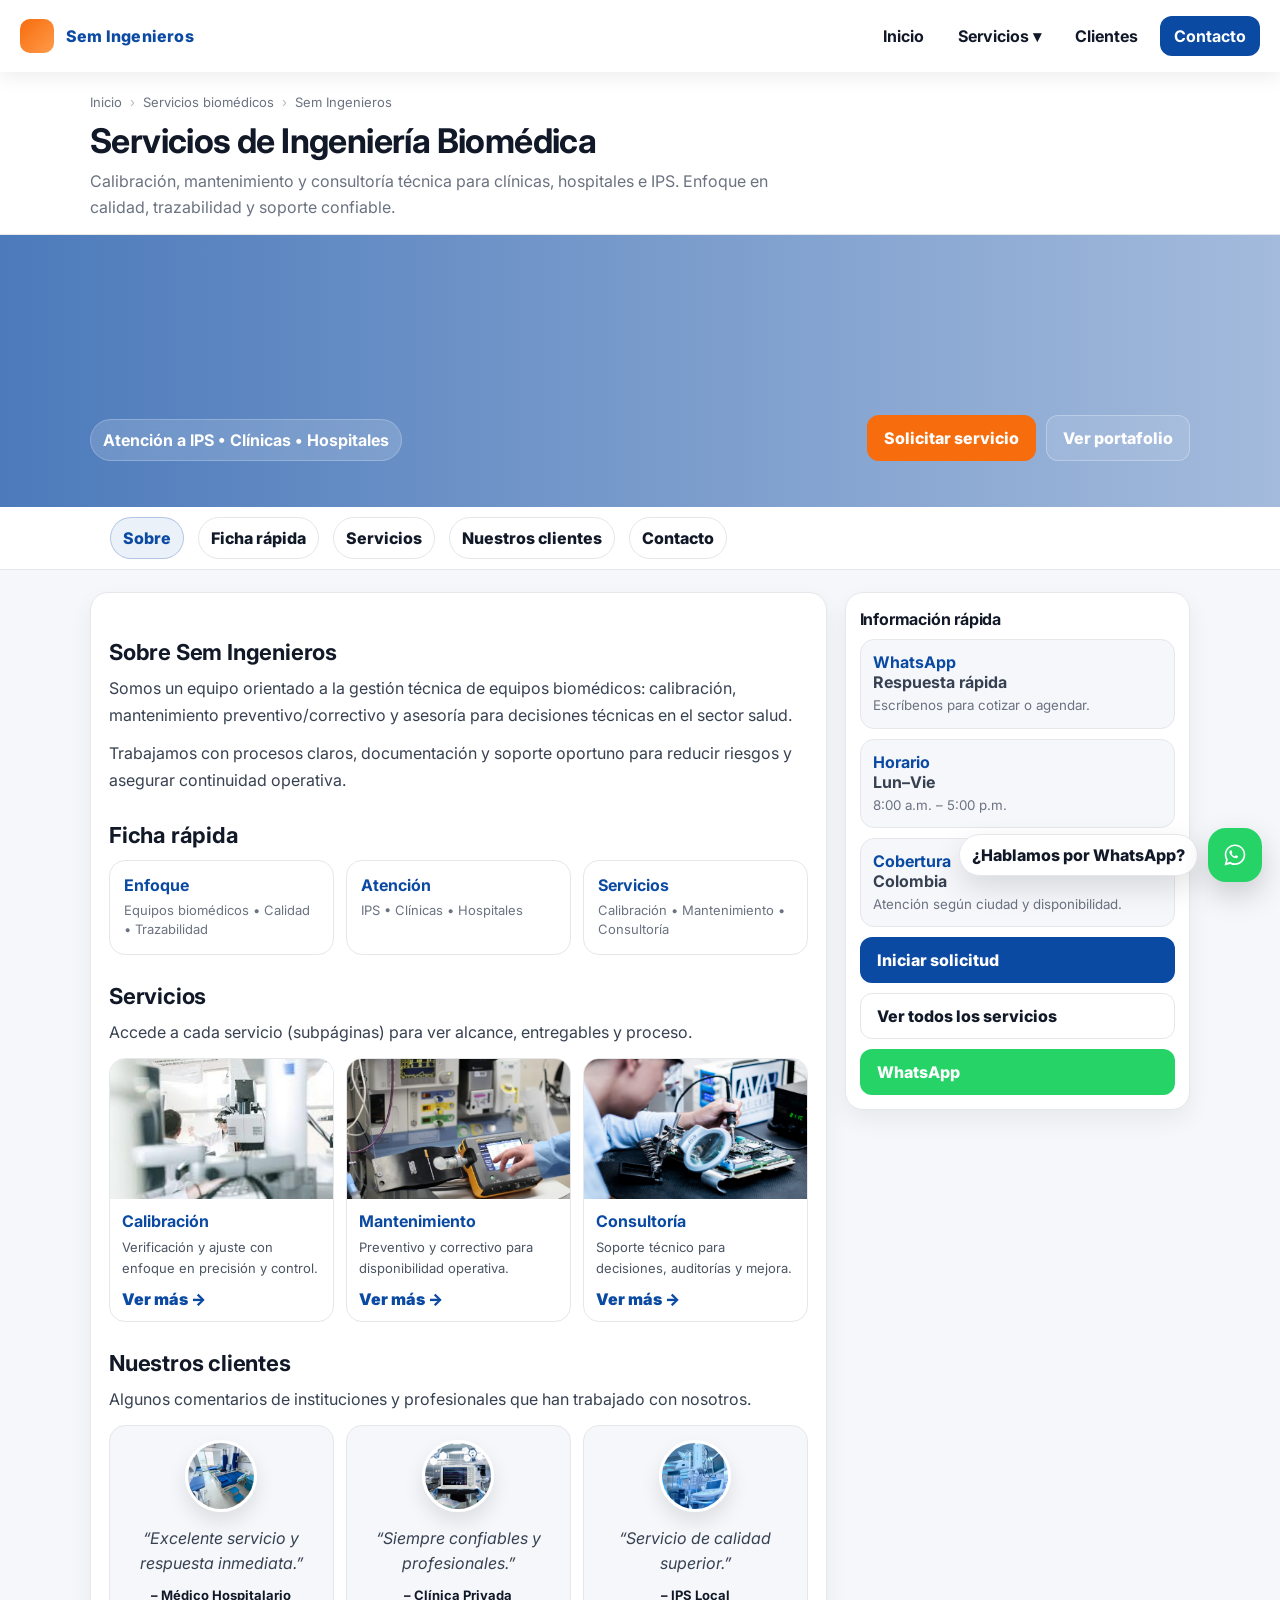
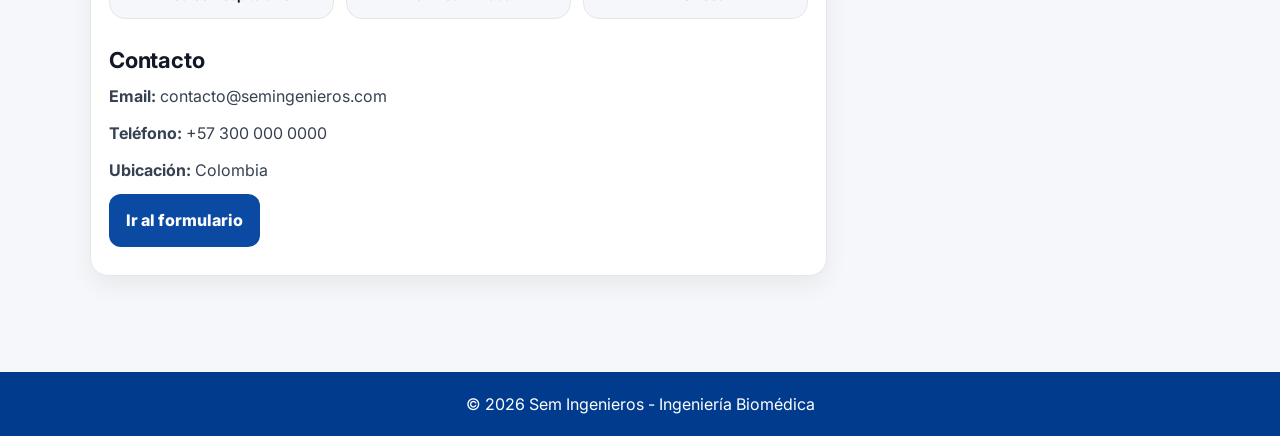
==== Index.html @ f5153bc7 "Primer commit: sitio Sem Ingenieros" ====
<!DOCTYPE html>
<html lang="es">
<head>
  <meta charset="UTF-8" />
  <meta name="viewport" content="width=device-width, initial-scale=1.0"/>
  <title>Sem Ingenieros | Ingeniería Biomédica</title>
  <link rel="stylesheet" href="estilos.css">
  <link href="https://fonts.googleapis.com/css2?family=Inter:wght@300;400;600;700;800&display=swap" rel="stylesheet">
</head>

<body>
  <!-- NAV -->
  <nav class="nav">
    <a class="brand" href="index.html">
      <span class="brand-badge"></span>
      Sem Ingenieros
    </a>

    <button class="hamburger" aria-label="Abrir menú" onclick="toggleMenu()">
      <span></span><span></span><span></span>
    </button>

    <ul class="menu" id="menu">
      <li><a href="index.html">Inicio</a></li>

      <li class="dropdown">
        <a href="servicios.html" id="serviciosLink">Servicios ▾</a>
        <ul class="submenu" id="submenuServicios">
          <li><a href="calibracion.html">Calibración</a></li>
          <li><a href="mantenimiento.html">Mantenimiento</a></li>
          <li><a href="consultoria.html">Consultoría</a></li>
        </ul>
      </li>

      <li><a href="clientes.html">Clientes</a></li>
      <li><a href="contacto.html" class="cta">Contacto</a></li>
    </ul>
  </nav>

  <div class="spacer"></div>

  <!-- CABECERA -->
  <section class="page-header">
    <div class="wrap">
      <div class="breadcrumbs">
        <a href="index.html">Inicio</a>
        <span class="crumb-sep">›</span>
        <span>Servicios biomédicos</span>
        <span class="crumb-sep">›</span>
        <span>Sem Ingenieros</span>
      </div>

      <div class="page-title">
        <div>
          <h1>Servicios de Ingeniería Biomédica</h1>
          <p>
            Calibración, mantenimiento y consultoría técnica para clínicas, hospitales e IPS.
            Enfoque en calidad, trazabilidad y soporte confiable.
          </p>
        </div>
      </div>
    </div>
  </section>

  <!-- HERO -->
  <header class="hero">
    <div class="wrap">
      <div class="hero-badge">Atención a IPS • Clínicas • Hospitales</div>
      <div class="hero-cta">
        <a class="btn btn-primary" href="contacto.html">Solicitar servicio</a>
        <a class="btn btn-ghost" href="servicios.html">Ver portafolio</a>
      </div>
    </div>
  </header>

  <!-- TABS internas -->
  <div class="tabs">
    <div class="wrap">
      <a class="tab active" href="#sobre">Sobre</a>
      <a class="tab" href="#resumen">Ficha rápida</a>
      <a class="tab" href="#serviciosIndex">Servicios</a>
      <a class="tab" href="#clientesIndex">Nuestros clientes</a>
      <a class="tab" href="#contactoIndex">Contacto</a>
    </div>
  </div>

  <main>
    <div class="wrap layout">

      <!-- CONTENIDO -->
      <section class="card content-card">
        <div id="sobre" class="section-block">
          <h2>Sobre Sem Ingenieros</h2>
          <p>
            Somos un equipo orientado a la gestión técnica de equipos biomédicos: calibración,
            mantenimiento preventivo/correctivo y asesoría para decisiones técnicas en el sector salud.
          </p>
          <p>
            Trabajamos con procesos claros, documentación y soporte oportuno para reducir riesgos y
            asegurar continuidad operativa.
          </p>
        </div>

        <div id="resumen" class="section-block">
          <h2>Ficha rápida</h2>
          <div class="mini-grid">
            <div class="mini">
              <b>Enfoque</b>
              <div>Equipos biomédicos • Calidad • Trazabilidad</div>
            </div>
            <div class="mini">
              <b>Atención</b>
              <div>IPS • Clínicas • Hospitales</div>
            </div>
            <div class="mini">
              <b>Servicios</b>
              <div>Calibración • Mantenimiento • Consultoría</div>
            </div>
          </div>
        </div>

        <div id="serviciosIndex" class="section-block">
          <h2>Servicios</h2>
          <p>Accede a cada servicio (subpáginas) para ver alcance, entregables y proceso.</p>

          <div class="services">
            <article class="svc">
              <img src="Imagenes/servicio1.jpg" alt="Calibración">
              <div class="pad">
                <h3>Calibración</h3>
                <p>Verificación y ajuste con enfoque en precisión y control.</p>
                <a href="calibracion.html">Ver más →</a>
              </div>
            </article>

            <article class="svc">
              <img src="Imagenes/servicio2.jpg" alt="Mantenimiento">
              <div class="pad">
                <h3>Mantenimiento</h3>
                <p>Preventivo y correctivo para disponibilidad operativa.</p>
                <a href="mantenimiento.html">Ver más →</a>
              </div>
            </article>

            <article class="svc">
              <img src="Imagenes/servicio3.jpg" alt="Consultoría">
              <div class="pad">
                <h3>Consultoría</h3>
                <p>Soporte técnico para decisiones, auditorías y mejora.</p>
                <a href="consultoria.html">Ver más →</a>
              </div>
            </article>
          </div>
        </div>

        <div id="clientesIndex" class="section-block">
          <h2>Nuestros clientes</h2>
          <p>Algunos comentarios de instituciones y profesionales que han trabajado con nosotros.</p>

          <div class="testimonios">
            <div class="testimonio">
              <img src="Imagenes/cliente1.jpg" alt="Cliente 1">
              <p>“Excelente servicio y respuesta inmediata.”</p>
              <strong>– Médico Hospitalario</strong>
            </div>
            <div class="testimonio">
              <img src="Imagenes/cliente2.jpg" alt="Cliente 2">
              <p>“Siempre confiables y profesionales.”</p>
              <strong>– Clínica Privada</strong>
            </div>
            <div class="testimonio">
              <img src="Imagenes/cliente3.jpg" alt="Cliente 3">
              <p>“Servicio de calidad superior.”</p>
              <strong>– IPS Local</strong>
            </div>
          </div>
        </div>

        <div id="contactoIndex" class="section-block">
          <h2>Contacto</h2>
          <p><b>Email:</b> contacto@semingenieros.com</p>
          <p><b>Teléfono:</b> +57 300 000 0000</p>
          <p><b>Ubicación:</b> Colombia</p>
          <p>
            <a class="btn btn-blue" href="contacto.html">Ir al formulario</a>
          </p>
        </div>
      </section>

      <!-- SIDEBAR -->
      <aside class="card sidebar">
        <h3 class="side-title">Información rápida</h3>

        <div class="side-item">
          <b>WhatsApp</b>
          <span>Respuesta rápida</span>
          <small>Escríbenos para cotizar o agendar.</small>
        </div>

        <div class="side-item">
          <b>Horario</b>
          <span>Lun–Vie</span>
          <small>8:00 a.m. – 5:00 p.m.</small>
        </div>

        <div class="side-item">
          <b>Cobertura</b>
          <span>Colombia</span>
          <small>Atención según ciudad y disponibilidad.</small>
        </div>

        <div class="side-actions">
          <a class="btn btn-blue" href="contacto.html">Iniciar solicitud</a>
          <a class="btn" style="background:#fff;border:1px solid var(--borde);" href="servicios.html">Ver todos los servicios</a>
          <a class="btn" style="background:#25D366;color:#fff;" href="https://wa.me/573187950647" target="_blank" rel="noopener">WhatsApp</a>
        </div>
      </aside>

    </div>
  </main>

  <footer>
    © 2026 Sem Ingenieros - Ingeniería Biomédica
  </footer>

  <!-- WhatsApp flotante -->
  <a class="wa-float" href="https://wa.me/573187950647" target="_blank" rel="noopener" aria-label="Chatear por WhatsApp">
    <span class="wa-pill">¿Hablamos por WhatsApp?</span>
    <span class="wa-btn">
      <svg viewBox="0 0 32 32" aria-hidden="true">
        <path d="M19.11 17.2c-.26-.13-1.56-.77-1.8-.86-.24-.09-.41-.13-.58.13-.17.26-.66.86-.81 1.03-.15.17-.3.2-.56.07-.26-.13-1.08-.4-2.06-1.27-.76-.68-1.27-1.52-1.42-1.78-.15-.26-.02-.4.11-.53.12-.12.26-.3.39-.45.13-.15.17-.26.26-.43.09-.17.04-.32-.02-.45-.06-.13-.58-1.4-.8-1.92-.21-.5-.43-.43-.58-.44-.15-.01-.32-.01-.49-.01-.17 0-.45.06-.69.32-.24.26-.9.88-.9 2.15 0 1.27.92 2.5 1.05 2.67.13.17 1.8 2.75 4.37 3.85.61.26 1.08.42 1.45.54.61.19 1.17.16 1.61.1.49-.07 1.56-.64 1.78-1.26.22-.62.22-1.15.15-1.26-.06-.11-.24-.17-.5-.3zM16.02 3.2c-6.97 0-12.64 5.66-12.64 12.63 0 2.23.59 4.33 1.62 6.15L3.1 28.8l7.03-1.85c1.74.95 3.74 1.5 5.9 1.5 6.97 0 12.64-5.66 12.64-12.62S22.99 3.2 16.02 3.2zm0 22.97c-1.97 0-3.8-.55-5.37-1.5l-.39-.23-4.17 1.1 1.11-4.06-.25-.42a10.52 10.52 0 0 1-1.57-5.63c0-5.82 4.74-10.56 10.64-10.56S26.66 9.6 26.66 15.43c0 5.82-4.74 10.74-10.64 10.74z"/>
      </svg>
    </span>
  </a>

  <script src="app.js"></script>
</body>
</html>
---- estilos.css ----
:root{
  --azul:#0B4AA2;
  --azul2:#003B8E;
  --naranja:#f76c0c;
  --fondo:#f5f7fb;
  --texto:#111827;
  --muted:#6b7280;
  --gris:#e9eef6;
  --card:#ffffff;
  --borde:#e5e7eb;
  --sombra: 0 10px 25px rgba(0,0,0,.08);
  --alto-nav: 72px;
  --radius:18px;
}

*{ box-sizing:border-box; }
html{ scroll-behavior:smooth; }
body{
  margin:0;
  font-family: Inter, Arial, sans-serif;
  background:var(--fondo);
  color:var(--texto);
}

a{ color:inherit; }
img{ max-width:100%; }

/* ===== NAV FIJA + SUBMENÚ ===== */
.nav{
  position:fixed;
  top:0; left:0; right:0;
  height:var(--alto-nav);
  background:#fff;
  display:flex;
  align-items:center;
  justify-content:space-between;
  padding:0 20px;
  box-shadow:0 4px 20px rgba(0,0,0,.08);
  z-index:1000;
}

.brand{
  display:flex;
  align-items:center;
  gap:12px;
  font-weight:800;
  color:var(--azul);
  letter-spacing:.2px;
  white-space:nowrap;
  text-decoration:none;
}

.brand-badge{
  width:34px; height:34px;
  border-radius:10px;
  background:linear-gradient(135deg, var(--naranja), #ff9b4a);
  display:inline-block;
}

.menu{
  list-style:none;
  display:flex;
  gap:10px;
  margin:0;
  padding:0;
  align-items:center;
}
.menu > li{ position:relative; }

.menu a{
  text-decoration:none;
  color:#111827;
  font-weight:700;
  padding:10px 12px;
  border-radius:12px;
  display:block;
  transition:.2s;
}
.menu a:hover{ background:var(--gris); }

.cta{
  background:var(--azul);
  color:#fff !important;
  padding:10px 14px !important;
}
.cta:hover{ filter:brightness(.95); }

.submenu{
  display:none;
  position:absolute;
  top:48px;
  left:0;
  min-width:220px;
  background:#fff;
  border-radius:14px;
  box-shadow:0 18px 40px rgba(0,0,0,.14);
  padding:8px;
  z-index:2000;
  border:1px solid rgba(0,0,0,.04);
}
.submenu li{ list-style:none; }
.submenu a{
  padding:10px 12px;
  border-radius:12px;
  font-weight:650;
}
.submenu a:hover{ background:var(--gris); }

.dropdown:hover .submenu{ display:block; }

.hamburger{
  display:none;
  width:44px; height:44px;
  border:0;
  background:transparent;
  border-radius:12px;
  cursor:pointer;
}
.hamburger:hover{ background:var(--gris); }
.hamburger span{
  display:block;
  width:22px; height:2px;
  background:#111827;
  margin:5px auto;
  border-radius:2px;
}

.spacer{ height:var(--alto-nav); }

.wrap{ max-width:1100px; margin:0 auto; }

/* ===== CABECERA TIPO “PROGRAMA” ===== */
.page-header{
  padding:22px 20px 14px;
  background:#fff;
  border-bottom:1px solid var(--borde);
}
.breadcrumbs{
  font-size:13px;
  color:var(--muted);
  display:flex;
  flex-wrap:wrap;
  gap:8px;
  align-items:center;
  margin-bottom:10px;
}
.breadcrumbs a{
  color:var(--muted);
  text-decoration:none;
}
.breadcrumbs a:hover{ text-decoration:underline; }
.crumb-sep{ opacity:.5; }

.page-title{
  display:flex;
  gap:14px;
  align-items:flex-start;
  justify-content:space-between;
  flex-wrap:wrap;
}
.page-title h1{
  margin:0;
  font-size:34px;
  letter-spacing:-.6px;
}
.page-title p{
  margin:8px 0 0;
  color:var(--muted);
  max-width:72ch;
  line-height:1.6;
}

/* ===== HERO ===== */
.hero{
  background:
    linear-gradient(90deg, rgba(11,74,162,.72), rgba(11,74,162,.35)),
    url("Imagenes/banner1.jpg") center/cover no-repeat;
  color:#fff;
  padding:46px 20px;
}
.hero .wrap{
  min-height:180px;
  display:flex;
  align-items:flex-end;
  justify-content:space-between;
  gap:18px;
  flex-wrap:wrap;
}
.hero-badge{
  background:rgba(255,255,255,.16);
  border:1px solid rgba(255,255,255,.22);
  padding:10px 12px;
  border-radius:999px;
  font-weight:700;
  backdrop-filter: blur(6px);
}
.hero-cta{
  display:flex;
  gap:10px;
  flex-wrap:wrap;
}

.btn{
  display:inline-block;
  padding:12px 16px;
  border-radius:12px;
  font-weight:800;
  text-decoration:none;
  transition:.2s;
  border:1px solid transparent;
  cursor:pointer;
}
.btn-primary{ background:var(--naranja); color:#fff; }
.btn-primary:hover{ filter:brightness(.96); transform:translateY(-1px); }
.btn-ghost{
  background:rgba(255,255,255,.10);
  color:#fff;
  border-color:rgba(255,255,255,.28);
}
.btn-ghost:hover{ background:rgba(255,255,255,.16); }
.btn-blue{ background:var(--azul); color:#fff; }
.btn-blue:hover{ filter:brightness(.96); transform:translateY(-1px); }

/* ===== TABS INTERNAS (solo en páginas que las usen) ===== */
.tabs{
  position:sticky;
  top:var(--alto-nav);
  z-index:900;
  background:#fff;
  border-bottom:1px solid var(--borde);
}
.tabs .wrap{
  display:flex;
  gap:14px;
  overflow:auto;
  padding:10px 20px;
  scrollbar-width: none;
}
.tabs .wrap::-webkit-scrollbar{ display:none; }
.tab{
  white-space:nowrap;
  text-decoration:none;
  padding:10px 12px;
  border-radius:999px;
  font-weight:800;
  color:#111827;
  border:1px solid var(--borde);
  background:#fff;
  transition:.2s;
}
.tab:hover{ background:var(--gris); }
.tab.active{
  border-color: rgba(11,74,162,.25);
  background: rgba(11,74,162,.08);
  color: var(--azul);
}

/* ===== LAYOUT 2 columnas ===== */
main{
  padding:22px 20px 70px;
}
.layout{
  display:grid;
  grid-template-columns: 1.6fr .75fr;
  gap:18px;
  align-items:start;
}
.card{
  background:#fff;
  border:1px solid var(--borde);
  border-radius: var(--radius);
  box-shadow: 0 10px 25px rgba(0,0,0,.06);
}
.content-card{ padding:18px; }
.content-card h2{
  margin:6px 0 10px;
  font-size:22px;
  letter-spacing:-.2px;
}
.content-card p{
  margin:0 0 10px;
  color:#374151;
  line-height:1.7;
}
.section-block{ margin-top:14px; padding-top:8px; }

/* mini-grid (ficha rápida) */
.mini-grid{
  display:grid;
  grid-template-columns: repeat(3, 1fr);
  gap:12px;
  margin-top:12px;
}
.mini{
  padding:14px;
  border-radius:16px;
  border:1px solid var(--borde);
  background:#fff;
}
.mini b{ color:var(--azul); }
.mini div{ color:var(--muted); margin-top:6px; font-size:13px; line-height:1.5; }

/* servicios cards */
.services{
  display:grid;
  grid-template-columns: repeat(3, 1fr);
  gap:12px;
  margin-top:12px;
}
.svc{
  overflow:hidden;
  border-radius:16px;
  border:1px solid var(--borde);
  background:#fff;
  transition:.2s;
}
.svc:hover{ transform:translateY(-2px); box-shadow:0 14px 30px rgba(0,0,0,.10); }
.svc img{ width:100%; height:140px; object-fit:cover; display:block; }
.svc .pad{ padding:12px; }
.svc h3{ margin:0 0 6px; color:var(--azul); font-size:16px; }
.svc p{ margin:0; color:#4b5563; line-height:1.6; font-size:13px; }
.svc a{
  display:inline-block;
  margin-top:10px;
  font-weight:900;
  color:var(--azul);
  text-decoration:none;
}
.svc a:hover{ text-decoration:underline; }

/* testimonios */
.testimonios{
  display:grid;
  grid-template-columns: repeat(3, 1fr);
  gap:12px;
  margin-top:12px;
}
.testimonio{
  background: var(--fondo);
  border:1px solid var(--borde);
  border-radius:16px;
  padding:14px;
  text-align:center;
}
.testimonio img{
  width:72px; height:72px;
  border-radius:50%;
  object-fit:cover;
  border:3px solid #fff;
  box-shadow:0 10px 20px rgba(0,0,0,.10);
  margin-bottom:10px;
}
.testimonio p{
  margin:0 0 8px;
  color:#374151;
  font-style:italic;
  line-height:1.55;
}
.testimonio strong{ font-size:13px; }

/* Sidebar */
.sidebar{
  position:sticky;
  top: calc(var(--alto-nav) + 62px);
  padding:14px;
}
.side-title{
  margin:2px 0 10px;
  font-size:16px;
  letter-spacing:-.2px;
}
.side-item{
  padding:12px;
  background: var(--fondo);
  border:1px solid var(--borde);
  border-radius:14px;
  margin-bottom:10px;
}
.side-item b{ color:var(--azul); display:block; }
.side-item span{ color:#374151; font-weight:700; }
.side-item small{ display:block; color:var(--muted); margin-top:4px; line-height:1.45; }
.side-actions{
  display:flex;
  flex-direction:column;
  gap:10px;
  margin-top:8px;
}

/* Contact form */
.form{
  margin-top:12px;
  display:grid;
  gap:10px;
}
.input, .textarea{
  width:100%;
  padding:12px 12px;
  border-radius:14px;
  border:1px solid var(--borde);
  background:#fff;
  font: inherit;
}
.textarea{ min-height:120px; resize:vertical; }
.form-row{
  display:grid;
  grid-template-columns: 1fr 1fr;
  gap:10px;
}

/* Footer */
footer{
  background: var(--azul2);
  color:#fff;
  text-align:center;
  padding:22px 12px;
  margin-top:26px;
}

/* WhatsApp floating button */
.wa-float{
  position:fixed;
  right:18px;
  bottom:18px;
  z-index:1200;
  display:flex;
  align-items:center;
  gap:10px;
  text-decoration:none;
}
.wa-pill{
  background:#fff;
  border:1px solid var(--borde);
  box-shadow:0 12px 30px rgba(0,0,0,.12);
  border-radius:999px;
  padding:10px 12px;
  color:#111827;
  font-weight:800;
  display:none;
}
.wa-btn{
  width:54px; height:54px;
  border-radius:18px;
  background:#25D366;
  display:grid;
  place-items:center;
  box-shadow:0 12px 30px rgba(0,0,0,.18);
}
.wa-btn svg{ width:26px; height:26px; fill:#fff; }

@media (min-width: 900px){
  .wa-pill{ display:block; }
}

/* Responsive */
@media (max-width: 980px){
  .layout{ grid-template-columns: 1fr; }
  .sidebar{ position:relative; top:auto; }
  .mini-grid, .services, .testimonios{ grid-template-columns:1fr; }
  .form-row{ grid-template-columns:1fr; }
}

@media (max-width: 900px){
  .menu{ display:none; }
  .hamburger{ display:block; }

  .menu.open{
    display:flex;
    position:absolute;
    top:72px;
    right:16px;
    background:#fff;
    flex-direction:column;
    padding:12px;
    border-radius:16px;
    box-shadow:0 20px 40px rgba(0,0,0,.12);
    width:240px;
    gap:6px;
  }

  .menu.open .submenu{
    position:relative;
    top:0; left:0;
    display:none;
    box-shadow:none;
    padding:6px;
    border:1px solid var(--borde);
    margin-top:4px;
  }
  .dropdown:hover .submenu{ display:none; }
  .submenu.show{ display:block; }
}
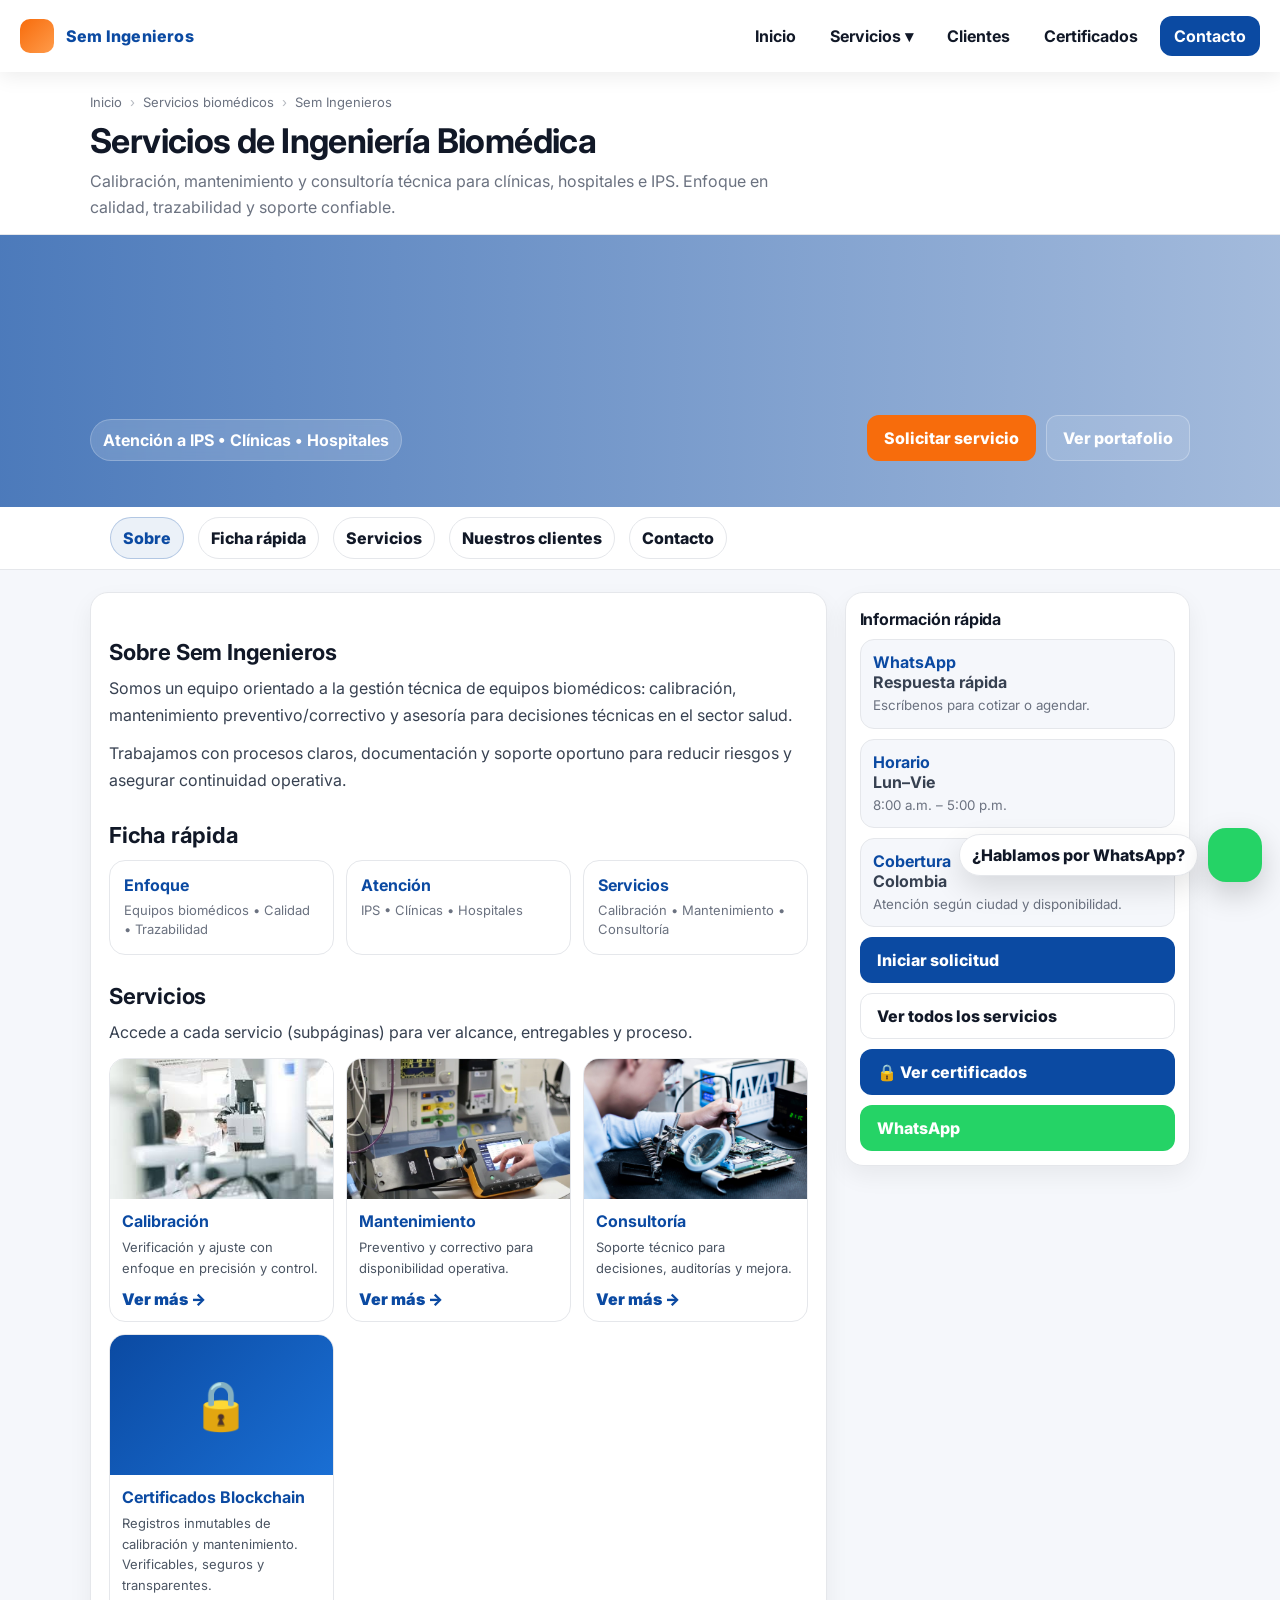
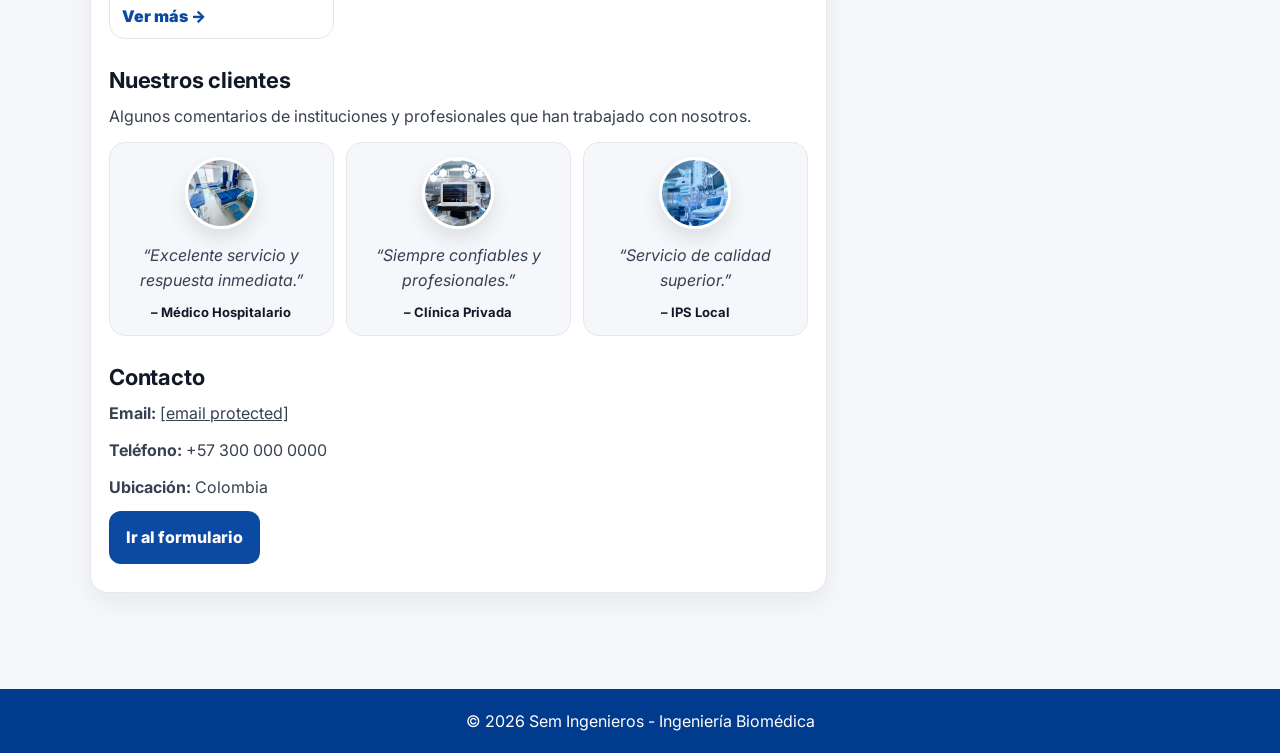
==== commit d652b2b5: "Index.html" ====
--- a/Index.html
+++ b/Index.html
@@ -33,6 +33,7 @@
       </li>
 
       <li><a href="clientes.html">Clientes</a></li>
+      <li><a href="certificados.html">Certificados</a></li>
       <li><a href="contacto.html" class="cta">Contacto</a></li>
     </ul>
   </nav>
@@ -150,6 +151,17 @@
                 <a href="consultoria.html">Ver más →</a>
               </div>
             </article>
+
+            <article class="svc">
+              <div style="height:140px;background:linear-gradient(135deg,#0B4AA2,#1a6fd4);display:flex;align-items:center;justify-content:center;">
+                <span style="font-size:48px;">🔒</span>
+              </div>
+              <div class="pad">
+                <h3>Certificados Blockchain</h3>
+                <p>Registros inmutables de calibración y mantenimiento. Verificables, seguros y transparentes.</p>
+                <a href="certificados.html">Ver más →</a>
+              </div>
+            </article>
           </div>
         </div>
 
@@ -178,7 +190,7 @@
 
         <div id="contactoIndex" class="section-block">
           <h2>Contacto</h2>
-          <p><b>Email:</b> contacto@semingenieros.com</p>
+          <p><b>Email:</b> <a href="/cdn-cgi/l/email-protection" class="__cf_email__" data-cfemail="adcec2c3d9ccced9c2eddec8c0c4c3cac8c3c4c8dfc2de83cec2c0">[email&#160;protected]</a></p>
           <p><b>Teléfono:</b> +57 300 000 0000</p>
           <p><b>Ubicación:</b> Colombia</p>
           <p>
@@ -212,6 +224,7 @@
         <div class="side-actions">
           <a class="btn btn-blue" href="contacto.html">Iniciar solicitud</a>
           <a class="btn" style="background:#fff;border:1px solid var(--borde);" href="servicios.html">Ver todos los servicios</a>
+          <a class="btn" style="background:var(--azul);color:#fff;" href="certificados.html">🔒 Ver certificados</a>
           <a class="btn" style="background:#25D366;color:#fff;" href="https://wa.me/573187950647" target="_blank" rel="noopener">WhatsApp</a>
         </div>
       </aside>
@@ -228,11 +241,5 @@
     <span class="wa-pill">¿Hablamos por WhatsApp?</span>
     <span class="wa-btn">
       <svg viewBox="0 0 32 32" aria-hidden="true">
-        <path d="M19.11 17.2c-.26-.13-1.56-.77-1.8-.86-.24-.09-.41-.13-.58.13-.17.26-.66.86-.81 1.03-.15.17-.3.2-.56.07-.26-.13-1.08-.4-2.06-1.27-.76-.68-1.27-1.52-1.42-1.78-.15-.26-.02-.4.11-.53.12-.12.26-.3.39-.45.13-.15.17-.26.26-.43.09-.17.04-.32-.02-.45-.06-.13-.58-1.4-.8-1.92-.21-.5-.43-.43-.58-.44-.15-.01-.32-.01-.49-.01-.17 0-.45.06-.69.32-.24.26-.9.88-.9 2.15 0 1.27.92 2.5 1.05 2.67.13.17 1.8 2.75 4.37 3.85.61.26 1.08.42 1.45.54.61.19 1.17.16 1.61.1.49-.07 1.56-.64 1.78-1.26.22-.62.22-1.15.15-1.26-.06-.11-.24-.17-.5-.3zM16.02 3.2c-6.97 0-12.64 5.66-12.64 12.63 0 2.23.59 4.33 1.62 6.15L3.1 28.8l7.03-1.85c1.74.95 3.74 1.5 5.9 1.5 6.97 0 12.64-5.66 12.64-12.62S22.99 3.2 16.02 3.2zm0 22.97c-1.97 0-3.8-.55-5.37-1.5l-.39-.23-4.17 1.1 1.11-4.06-.25-.42a10.52 10.52 0 0 1-1.57-5.63c0-5.82 4.74-10.56 10.64-10.56S26.66 9.6 26.66 15.43c0 5.82-4.74 10.74-10.64 10.74z"/>
-      </svg>
-    </span>
-  </a>
-
-  <script src="app.js"></script>
-</body>
-</html>+        <path d="M19.11 17.2c-.26-.13-1.56-.77-1.8-.86-.24-.09-.41-.13-.58.13-.17.26-.66.86-.81 1.03-.15.17-.3.2-.56.07-.26-.13-1.08-.4-2.06-1.27-.76-.68-1.27-1.52-1.42-1.78-.15-.26-.02-.4.11-.53.12-.12.26-.3.39-.45.13-.15.17-.26.26-.43.09-.17.04-.32-.02-.45-.06-.13-.58-1.4-.8-1.92-.21-.5-.43-.43-.58-.44-.15-.01-.32-.01-.49-.01-.17 0-.45.06-.69.32-.24.26-.9.88-.9 2.15 0 1.27.92 2.5 1.05 2.67.13.17 1.8 2.75 4.37 3.85.61.26 1.08.42 1.45.54.61.19 1.17.16 1.61.1.49-.07 1.56-.64 1.78-1.26.22-.62.22-1.15.15-1.26-.06-.11-.24-.17-.5-.3zM16.02 3.2c-6.97 0-12.64 5.66-12.64 12.63 0 2.23.59 4.33 1.62 6.15L3.1 28.8l7.03-1.85c1.74.95 3.74 1.5 5.9 1.5 6.97 0 12.64-5.66 12.64-12.62S22.99 3.2 16.02 3.2zm0 22.97c-1.97 0-3.8-.55-5.37-1.5l-.39-.23-4.17 1.1 1.11-4.06-.25-.42a10.52 10.52 0 0 1-1.57-5.63c0-5.82 4.74-10.56 10.64-10.56S26.66 9.6 26.66
+          
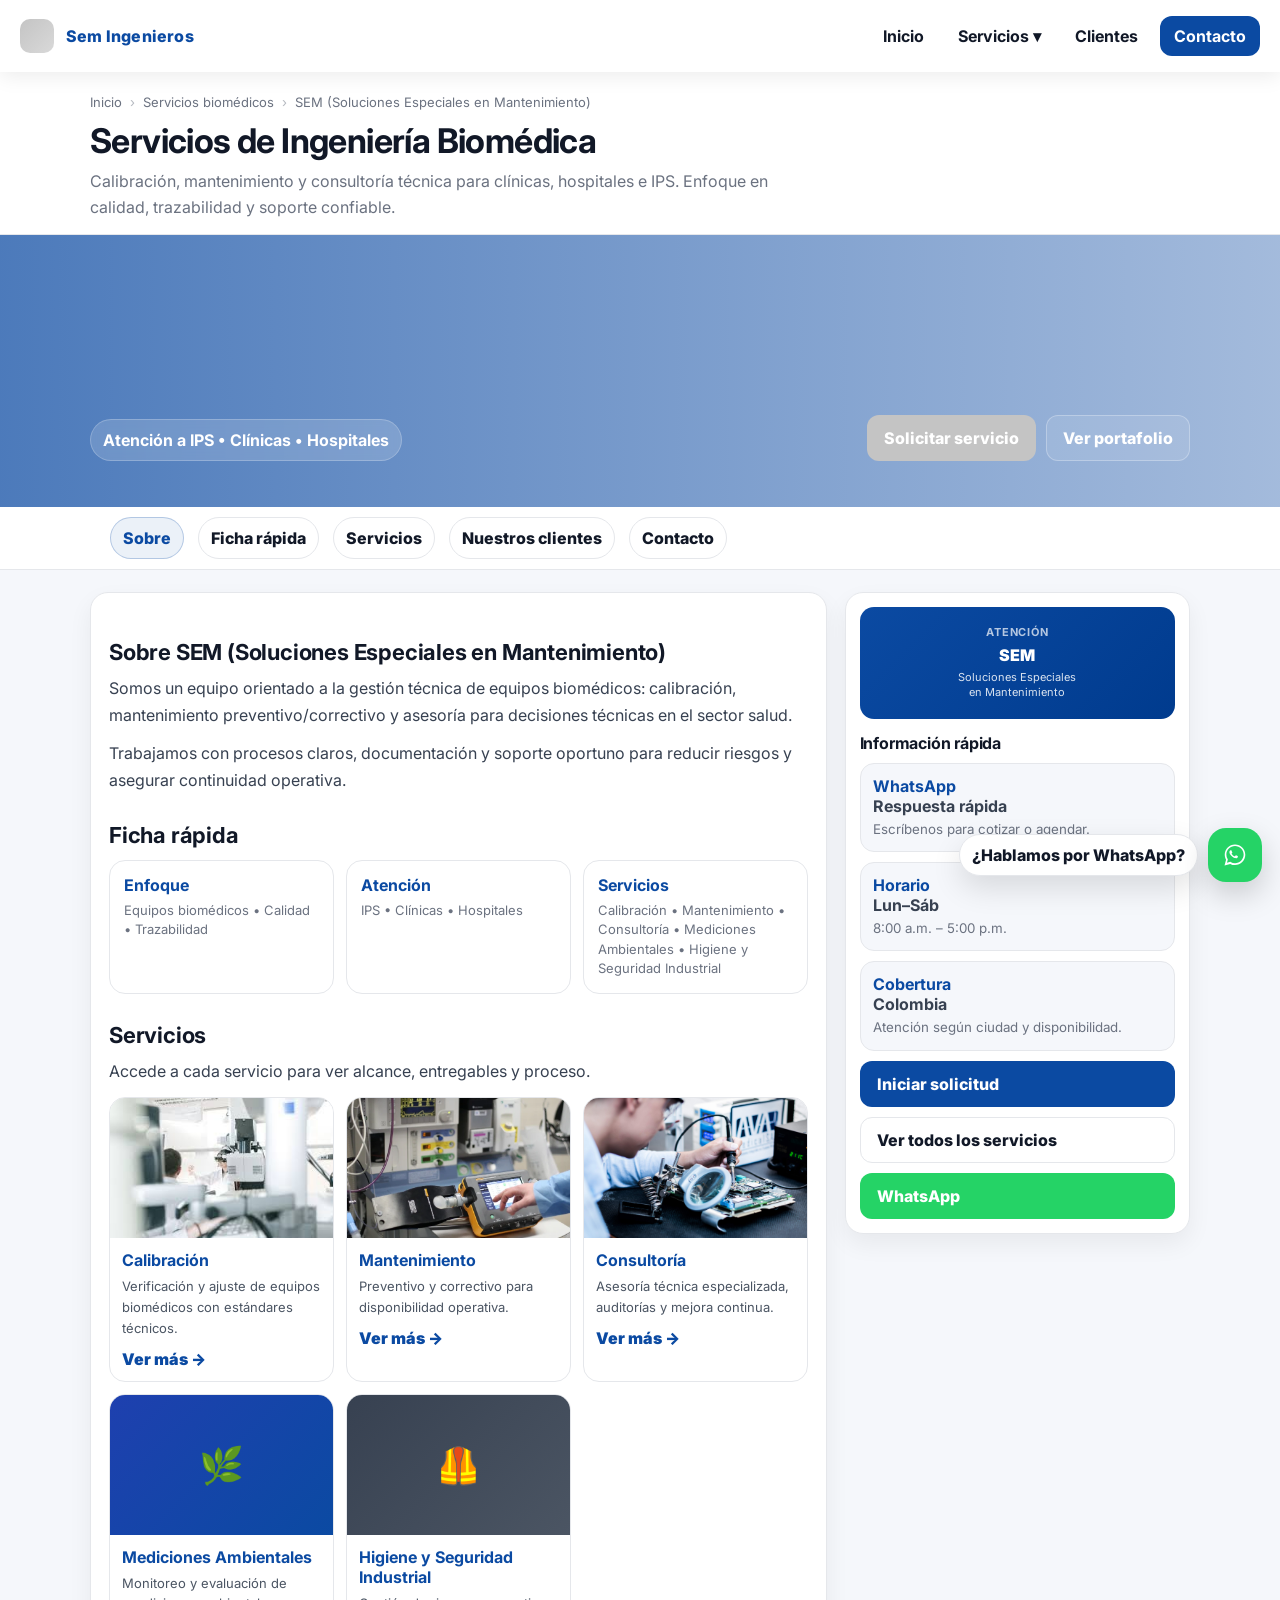
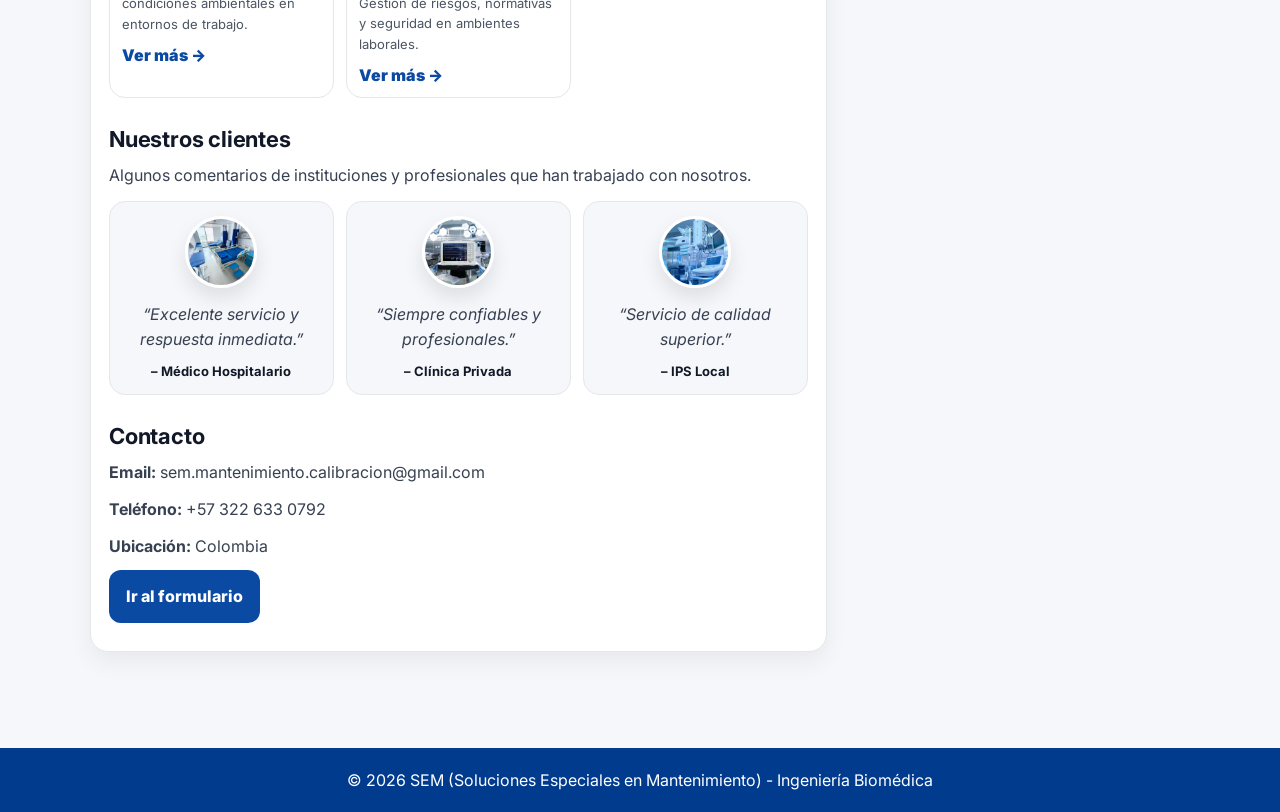
==== commit 9ce5d3d6: "Update content and links in Index.html" ====
--- a/Index.html
+++ b/Index.html
@@ -33,7 +33,6 @@
       </li>
 
       <li><a href="clientes.html">Clientes</a></li>
-      <li><a href="certificados.html">Certificados</a></li>
       <li><a href="contacto.html" class="cta">Contacto</a></li>
     </ul>
   </nav>
@@ -48,7 +47,7 @@
         <span class="crumb-sep">›</span>
         <span>Servicios biomédicos</span>
         <span class="crumb-sep">›</span>
-        <span>Sem Ingenieros</span>
+        <span>SEM (Soluciones Especiales en Mantenimiento)</span>
       </div>
 
       <div class="page-title">
@@ -91,7 +90,7 @@
       <!-- CONTENIDO -->
       <section class="card content-card">
         <div id="sobre" class="section-block">
-          <h2>Sobre Sem Ingenieros</h2>
+          <h2>Sobre SEM (Soluciones Especiales en Mantenimiento)</h2>
           <p>
             Somos un equipo orientado a la gestión técnica de equipos biomédicos: calibración,
             mantenimiento preventivo/correctivo y asesoría para decisiones técnicas en el sector salud.
@@ -115,21 +114,21 @@
             </div>
             <div class="mini">
               <b>Servicios</b>
-              <div>Calibración • Mantenimiento • Consultoría</div>
+              <div>Calibración • Mantenimiento • Consultoría • Mediciones Ambientales • Higiene y Seguridad Industrial</div>
             </div>
           </div>
         </div>
 
         <div id="serviciosIndex" class="section-block">
           <h2>Servicios</h2>
-          <p>Accede a cada servicio (subpáginas) para ver alcance, entregables y proceso.</p>
-
-          <div class="services">
+          <p>Accede a cada servicio para ver alcance, entregables y proceso.</p>
+
+          <div class="services" style="grid-template-columns:repeat(auto-fill,minmax(180px,1fr));">
             <article class="svc">
               <img src="Imagenes/servicio1.jpg" alt="Calibración">
               <div class="pad">
                 <h3>Calibración</h3>
-                <p>Verificación y ajuste con enfoque en precisión y control.</p>
+                <p>Verificación y ajuste de equipos biomédicos con estándares técnicos.</p>
                 <a href="calibracion.html">Ver más →</a>
               </div>
             </article>
@@ -147,19 +146,30 @@
               <img src="Imagenes/servicio3.jpg" alt="Consultoría">
               <div class="pad">
                 <h3>Consultoría</h3>
-                <p>Soporte técnico para decisiones, auditorías y mejora.</p>
+                <p>Asesoría técnica especializada, auditorías y mejora continua.</p>
                 <a href="consultoria.html">Ver más →</a>
               </div>
             </article>
 
             <article class="svc">
-              <div style="height:140px;background:linear-gradient(135deg,#0B4AA2,#1a6fd4);display:flex;align-items:center;justify-content:center;">
-                <span style="font-size:48px;">🔒</span>
-              </div>
-              <div class="pad">
-                <h3>Certificados Blockchain</h3>
-                <p>Registros inmutables de calibración y mantenimiento. Verificables, seguros y transparentes.</p>
-                <a href="certificados.html">Ver más →</a>
+              <div style="height:140px;background:linear-gradient(135deg,#1e40af,#0B4AA2);display:flex;align-items:center;justify-content:center;flex-direction:column;gap:6px;">
+                <span style="font-size:36px;">🌿</span>
+              </div>
+              <div class="pad">
+                <h3>Mediciones Ambientales</h3>
+                <p>Monitoreo y evaluación de condiciones ambientales en entornos de trabajo.</p>
+                <a href="servicios.html">Ver más →</a>
+              </div>
+            </article>
+
+            <article class="svc">
+              <div style="height:140px;background:linear-gradient(135deg,#374151,#4b5563);display:flex;align-items:center;justify-content:center;flex-direction:column;gap:6px;">
+                <span style="font-size:36px;">🦺</span>
+              </div>
+              <div class="pad">
+                <h3>Higiene y Seguridad Industrial</h3>
+                <p>Gestión de riesgos, normativas y seguridad en ambientes laborales.</p>
+                <a href="servicios.html">Ver más →</a>
               </div>
             </article>
           </div>
@@ -190,8 +200,8 @@
 
         <div id="contactoIndex" class="section-block">
           <h2>Contacto</h2>
-          <p><b>Email:</b> <a href="/cdn-cgi/l/email-protection" class="__cf_email__" data-cfemail="adcec2c3d9ccced9c2eddec8c0c4c3cac8c3c4c8dfc2de83cec2c0">[email&#160;protected]</a></p>
-          <p><b>Teléfono:</b> +57 300 000 0000</p>
+          <p><b>Email:</b> sem.mantenimiento.calibracion@gmail.com</p>
+          <p><b>Teléfono:</b> +57 322 633 0792</p>
           <p><b>Ubicación:</b> Colombia</p>
           <p>
             <a class="btn btn-blue" href="contacto.html">Ir al formulario</a>
@@ -201,6 +211,13 @@
 
       <!-- SIDEBAR -->
       <aside class="card sidebar">
+        <!-- Recuadro principal de atención SEM -->
+        <div style="background:linear-gradient(135deg,var(--azul),var(--azul2));border-radius:14px;padding:18px;text-align:center;margin-bottom:14px;">
+          <div style="font-size:11px;font-weight:700;color:rgba(255,255,255,.7);text-transform:uppercase;letter-spacing:.8px;margin-bottom:6px;">Atención</div>
+          <div style="font-size:16px;font-weight:900;color:#fff;line-height:1.3;">SEM</div>
+          <div style="font-size:11px;color:rgba(255,255,255,.85);margin-top:4px;line-height:1.4;">Soluciones Especiales<br>en Mantenimiento</div>
+        </div>
+
         <h3 class="side-title">Información rápida</h3>
 
         <div class="side-item">
@@ -211,7 +228,7 @@
 
         <div class="side-item">
           <b>Horario</b>
-          <span>Lun–Vie</span>
+          <span>Lun–Sáb</span>
           <small>8:00 a.m. – 5:00 p.m.</small>
         </div>
 
@@ -224,8 +241,7 @@
         <div class="side-actions">
           <a class="btn btn-blue" href="contacto.html">Iniciar solicitud</a>
           <a class="btn" style="background:#fff;border:1px solid var(--borde);" href="servicios.html">Ver todos los servicios</a>
-          <a class="btn" style="background:var(--azul);color:#fff;" href="certificados.html">🔒 Ver certificados</a>
-          <a class="btn" style="background:#25D366;color:#fff;" href="https://wa.me/573187950647" target="_blank" rel="noopener">WhatsApp</a>
+          <a class="btn" style="background:#25D366;color:#fff;" href="https://wa.me/573226330792" target="_blank" rel="noopener">WhatsApp</a>
         </div>
       </aside>
 
@@ -233,13 +249,19 @@
   </main>
 
   <footer>
-    © 2026 Sem Ingenieros - Ingeniería Biomédica
+    © 2026 SEM (Soluciones Especiales en Mantenimiento) - Ingeniería Biomédica
   </footer>
 
   <!-- WhatsApp flotante -->
-  <a class="wa-float" href="https://wa.me/573187950647" target="_blank" rel="noopener" aria-label="Chatear por WhatsApp">
+  <a class="wa-float" href="https://wa.me/573226330792" target="_blank" rel="noopener" aria-label="Chatear por WhatsApp">
     <span class="wa-pill">¿Hablamos por WhatsApp?</span>
     <span class="wa-btn">
       <svg viewBox="0 0 32 32" aria-hidden="true">
-        <path d="M19.11 17.2c-.26-.13-1.56-.77-1.8-.86-.24-.09-.41-.13-.58.13-.17.26-.66.86-.81 1.03-.15.17-.3.2-.56.07-.26-.13-1.08-.4-2.06-1.27-.76-.68-1.27-1.52-1.42-1.78-.15-.26-.02-.4.11-.53.12-.12.26-.3.39-.45.13-.15.17-.26.26-.43.09-.17.04-.32-.02-.45-.06-.13-.58-1.4-.8-1.92-.21-.5-.43-.43-.58-.44-.15-.01-.32-.01-.49-.01-.17 0-.45.06-.69.32-.24.26-.9.88-.9 2.15 0 1.27.92 2.5 1.05 2.67.13.17 1.8 2.75 4.37 3.85.61.26 1.08.42 1.45.54.61.19 1.17.16 1.61.1.49-.07 1.56-.64 1.78-1.26.22-.62.22-1.15.15-1.26-.06-.11-.24-.17-.5-.3zM16.02 3.2c-6.97 0-12.64 5.66-12.64 12.63 0 2.23.59 4.33 1.62 6.15L3.1 28.8l7.03-1.85c1.74.95 3.74 1.5 5.9 1.5 6.97 0 12.64-5.66 12.64-12.62S22.99 3.2 16.02 3.2zm0 22.97c-1.97 0-3.8-.55-5.37-1.5l-.39-.23-4.17 1.1 1.11-4.06-.25-.42a10.52 10.52 0 0 1-1.57-5.63c0-5.82 4.74-10.56 10.64-10.56S26.66 9.6 26.66
-          
+        <path d="M19.11 17.2c-.26-.13-1.56-.77-1.8-.86-.24-.09-.41-.13-.58.13-.17.26-.66.86-.81 1.03-.15.17-.3.2-.56.07-.26-.13-1.08-.4-2.06-1.27-.76-.68-1.27-1.52-1.42-1.78-.15-.26-.02-.4.11-.53.12-.12.26-.3.39-.45.13-.15.17-.26.26-.43.09-.17.04-.32-.02-.45-.06-.13-.58-1.4-.8-1.92-.21-.5-.43-.43-.58-.44-.15-.01-.32-.01-.49-.01-.17 0-.45.06-.69.32-.24.26-.9.88-.9 2.15 0 1.27.92 2.5 1.05 2.67.13.17 1.8 2.75 4.37 3.85.61.26 1.08.42 1.45.54.61.19 1.17.16 1.61.1.49-.07 1.56-.64 1.78-1.26.22-.62.22-1.15.15-1.26-.06-.11-.24-.17-.5-.3zM16.02 3.2c-6.97 0-12.64 5.66-12.64 12.63 0 2.23.59 4.33 1.62 6.15L3.1 28.8l7.03-1.85c1.74.95 3.74 1.5 5.9 1.5 6.97 0 12.64-5.66 12.64-12.62S22.99 3.2 16.02 3.2zm0 22.97c-1.97 0-3.8-.55-5.37-1.5l-.39-.23-4.17 1.1 1.11-4.06-.25-.42a10.52 10.52 0 0 1-1.57-5.63c0-5.82 4.74-10.56 10.64-10.56S26.66 9.6 26.66 15.43c0 5.82-4.74 10.74-10.64 10.74z"/>
+      </svg>
+    </span>
+  </a>
+
+  <script src="app.js"></script>
+</body>
+</html>
--- a/estilos.css
+++ b/estilos.css
@@ -1,11 +1,11 @@
 :root{
   --azul:#0B4AA2;
   --azul2:#003B8E;
-  --naranja:#f76c0c;
+  --naranja:#C4C4C4;
   --fondo:#f5f7fb;
   --texto:#111827;
   --muted:#6b7280;
-  --gris:#e9eef6;
+  --gris:#a3a2a2;
   --card:#ffffff;
   --borde:#e5e7eb;
   --sombra: 0 10px 25px rgba(0,0,0,.08);
@@ -53,7 +53,7 @@
 .brand-badge{
   width:34px; height:34px;
   border-radius:10px;
-  background:linear-gradient(135deg, var(--naranja), #ff9b4a);
+  background:linear-gradient(135deg, #C4C4C4, #d9d9d9);
   display:inline-block;
 }
 
@@ -488,4 +488,4 @@
   }
   .dropdown:hover .submenu{ display:none; }
   .submenu.show{ display:block; }
-}+}
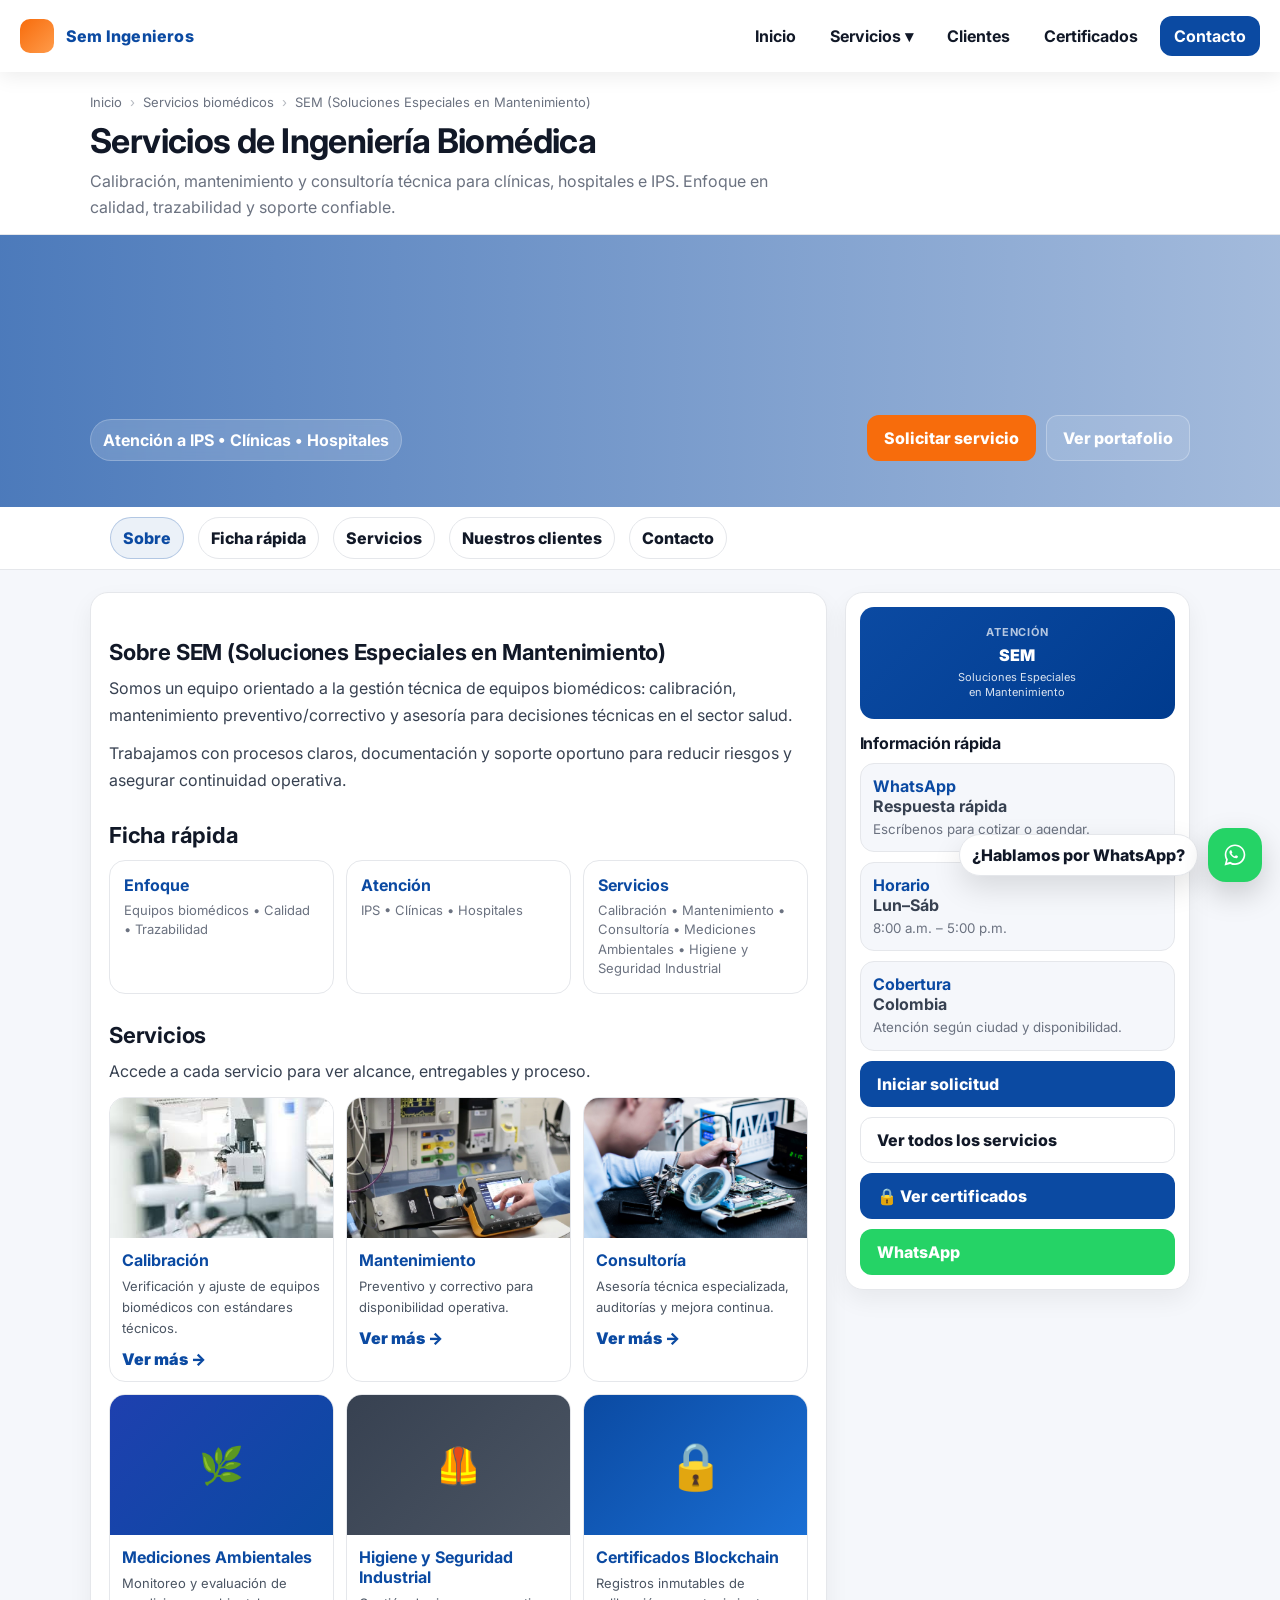
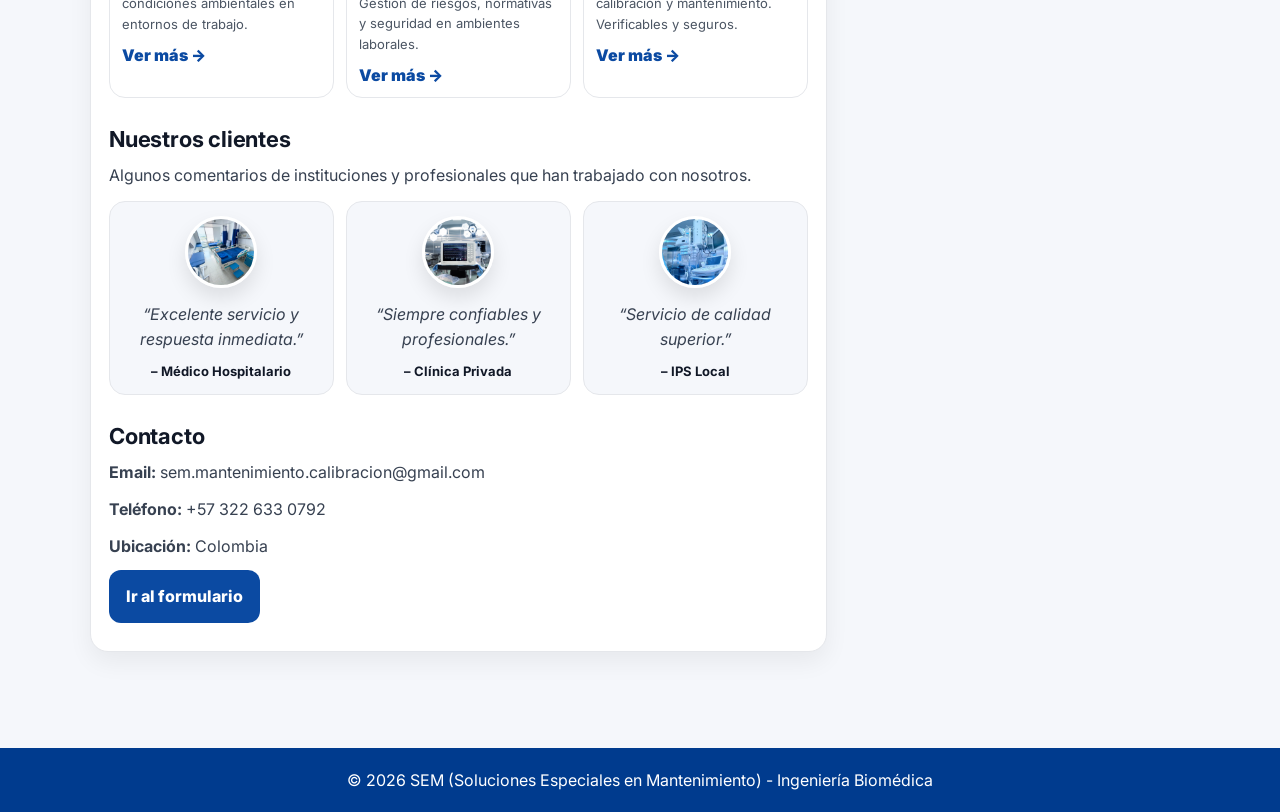
==== commit f204c962: "Update Index.html" ====
--- a/Index.html
+++ b/Index.html
@@ -33,6 +33,7 @@
       </li>
 
       <li><a href="clientes.html">Clientes</a></li>
+      <li><a href="certificados.html">Certificados</a></li>
       <li><a href="contacto.html" class="cta">Contacto</a></li>
     </ul>
   </nav>
@@ -172,6 +173,17 @@
                 <a href="servicios.html">Ver más →</a>
               </div>
             </article>
+
+            <article class="svc">
+              <div style="height:140px;background:linear-gradient(135deg,#0B4AA2,#1a6fd4);display:flex;align-items:center;justify-content:center;">
+                <span style="font-size:46px;">🔒</span>
+              </div>
+              <div class="pad">
+                <h3>Certificados Blockchain</h3>
+                <p>Registros inmutables de calibración y mantenimiento. Verificables y seguros.</p>
+                <a href="certificados.html">Ver más →</a>
+              </div>
+            </article>
           </div>
         </div>
 
@@ -241,6 +253,7 @@
         <div class="side-actions">
           <a class="btn btn-blue" href="contacto.html">Iniciar solicitud</a>
           <a class="btn" style="background:#fff;border:1px solid var(--borde);" href="servicios.html">Ver todos los servicios</a>
+          <a class="btn" style="background:var(--azul);color:#fff;" href="certificados.html">🔒 Ver certificados</a>
           <a class="btn" style="background:#25D366;color:#fff;" href="https://wa.me/573226330792" target="_blank" rel="noopener">WhatsApp</a>
         </div>
       </aside>
--- a/estilos.css
+++ b/estilos.css
@@ -1,11 +1,11 @@
 :root{
   --azul:#0B4AA2;
   --azul2:#003B8E;
-  --naranja:#C4C4C4;
+  --naranja:#f76c0c;
   --fondo:#f5f7fb;
   --texto:#111827;
   --muted:#6b7280;
-  --gris:#a3a2a2;
+  --gris:#e9eef6;
   --card:#ffffff;
   --borde:#e5e7eb;
   --sombra: 0 10px 25px rgba(0,0,0,.08);
@@ -53,7 +53,7 @@
 .brand-badge{
   width:34px; height:34px;
   border-radius:10px;
-  background:linear-gradient(135deg, #C4C4C4, #d9d9d9);
+  background:linear-gradient(135deg, var(--naranja), #ff9b4a);
   display:inline-block;
 }
 
@@ -405,6 +405,30 @@
   display:grid;
   grid-template-columns: 1fr 1fr;
   gap:10px;
+}
+
+
+/* ── Tarjetas de logos de clientes ── */
+.logo-card {
+  background: #fff;
+  border: 1px solid var(--borde);
+  border-radius: 14px;
+  padding: 18px 12px;
+  text-align: center;
+  transition: box-shadow .2s, transform .2s;
+}
+.logo-card:hover { transform: translateY(-2px); }
+.logo-badge {
+  width: 56px; height: 56px;
+  border-radius: 14px;
+  display: flex; align-items: center; justify-content: center;
+  margin: 0 auto 10px;
+  font-size: 17px; color: #fff; font-weight: 900;
+  letter-spacing: -.5px;
+}
+.logo-name {
+  font-size: 12px; font-weight: 700;
+  color: var(--texto); line-height: 1.4;
 }
 
 /* Footer */
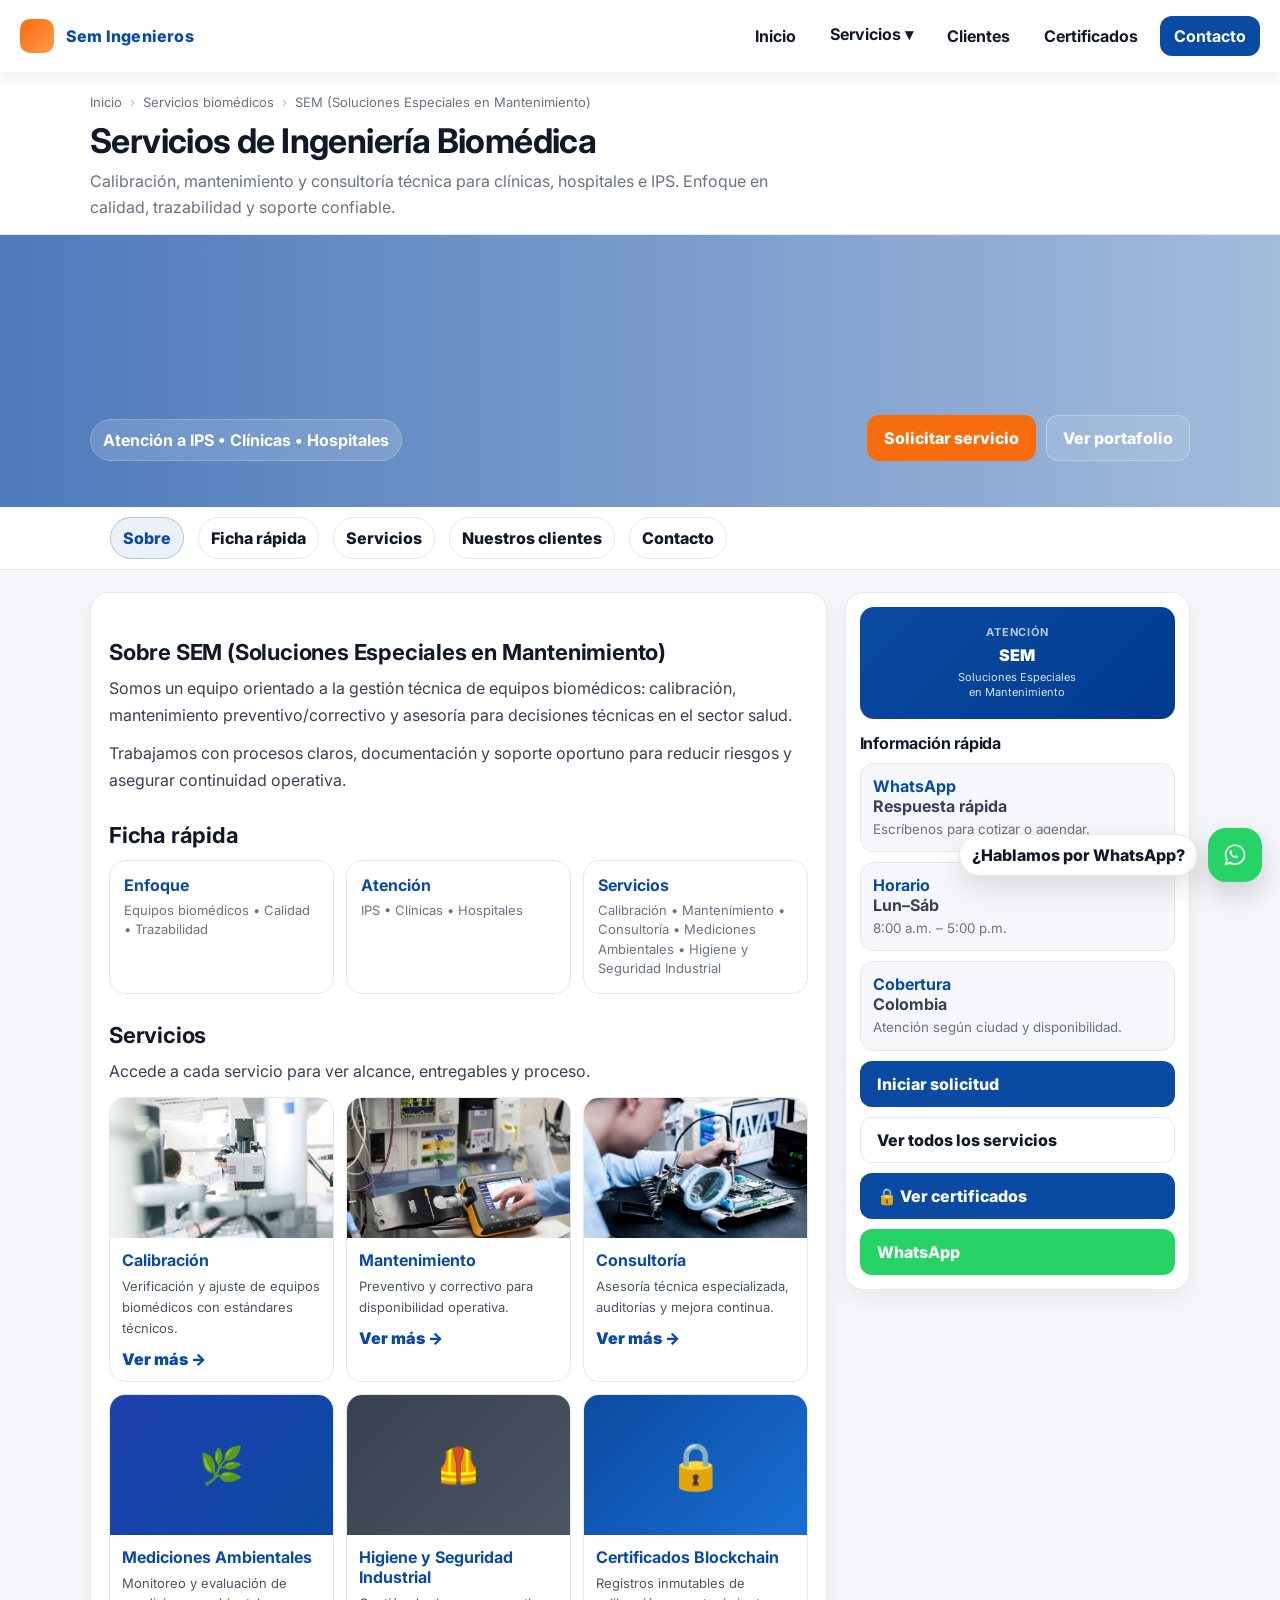
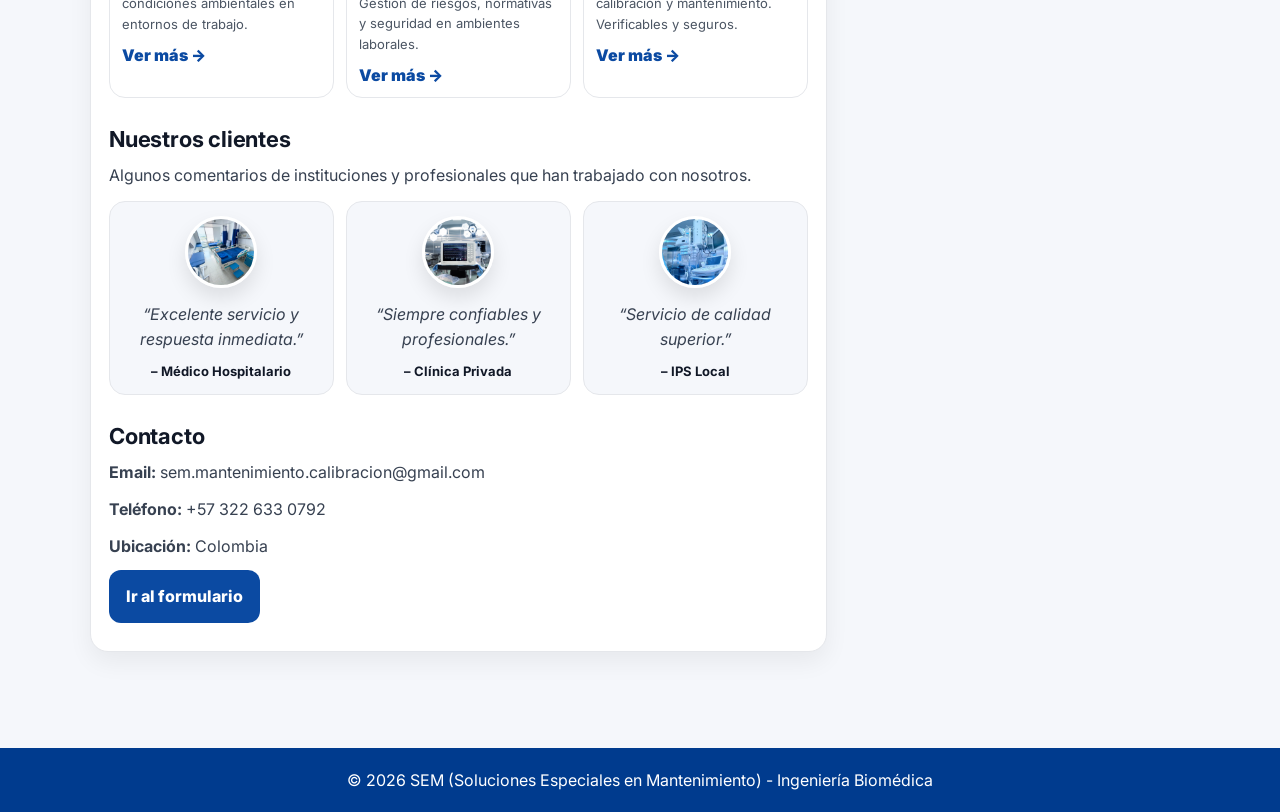
==== commit 9b74b731: "Update Index.html" ====
--- a/Index.html
+++ b/Index.html
@@ -29,6 +29,8 @@
           <li><a href="calibracion.html">Calibración</a></li>
           <li><a href="mantenimiento.html">Mantenimiento</a></li>
           <li><a href="consultoria.html">Consultoría</a></li>
+          <li><a href="mediciones.html">Mediciones Ambientales</a></li>
+          <li><a href="higiene.html">Higiene y Seg. Industrial</a></li>
         </ul>
       </li>
 
--- a/estilos.css
+++ b/estilos.css
@@ -88,15 +88,18 @@
 .submenu{
   display:none;
   position:absolute;
-  top:48px;
+  top:100%;
   left:0;
-  min-width:220px;
+  min-width:240px;
   background:#fff;
   border-radius:14px;
   box-shadow:0 18px 40px rgba(0,0,0,.14);
   padding:8px;
   z-index:2000;
   border:1px solid rgba(0,0,0,.04);
+  /* Puente invisible para que el mouse no pierda el hover al pasar del botón al menú */
+  margin-top:0;
+  padding-top:12px;
 }
 .submenu li{ list-style:none; }
 .submenu a{
@@ -106,7 +109,18 @@
 }
 .submenu a:hover{ background:var(--gris); }
 
+/* Área de hover extendida para no perder el foco al mover el mouse */
+.dropdown{ padding-bottom:4px; }
 .dropdown:hover .submenu{ display:block; }
+.dropdown .submenu::before{
+  content:'';
+  position:absolute;
+  top:-8px;
+  left:0;
+  right:0;
+  height:10px;
+  background:transparent;
+}
 
 .hamburger{
   display:none;
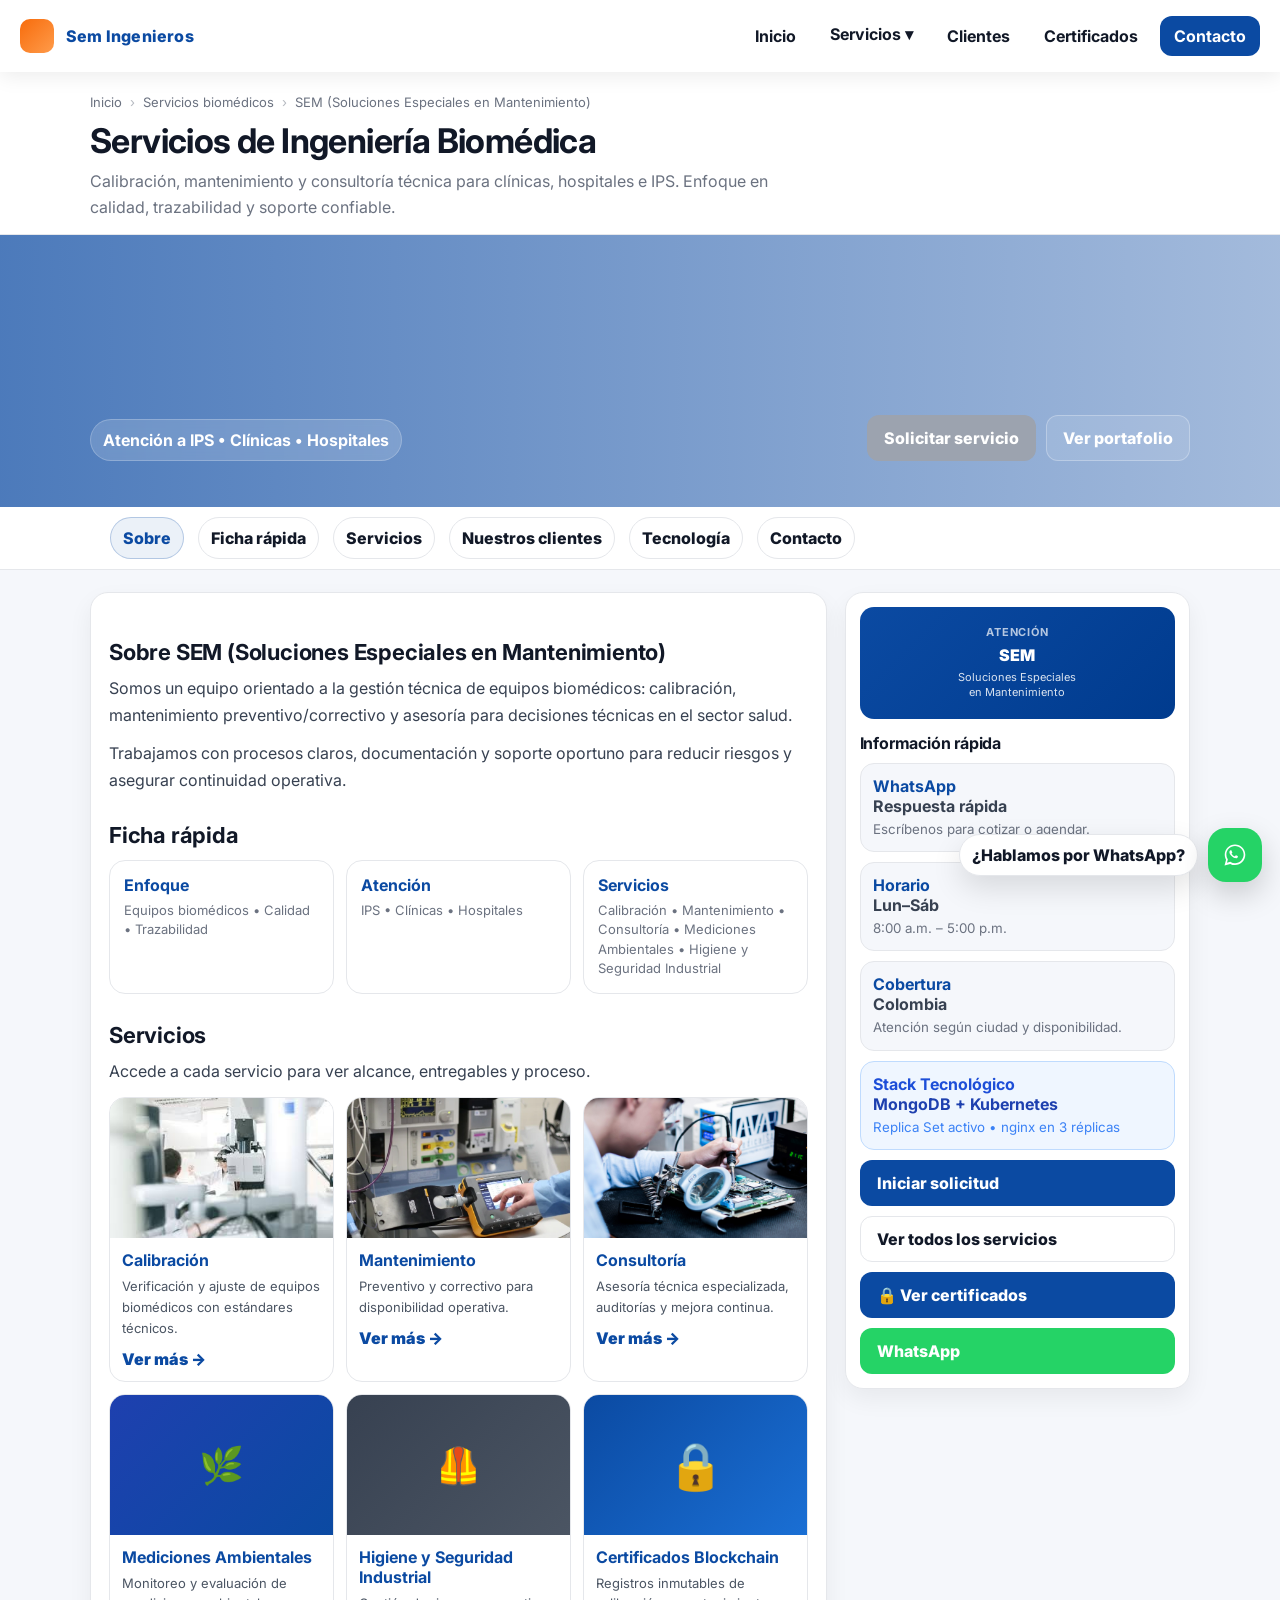
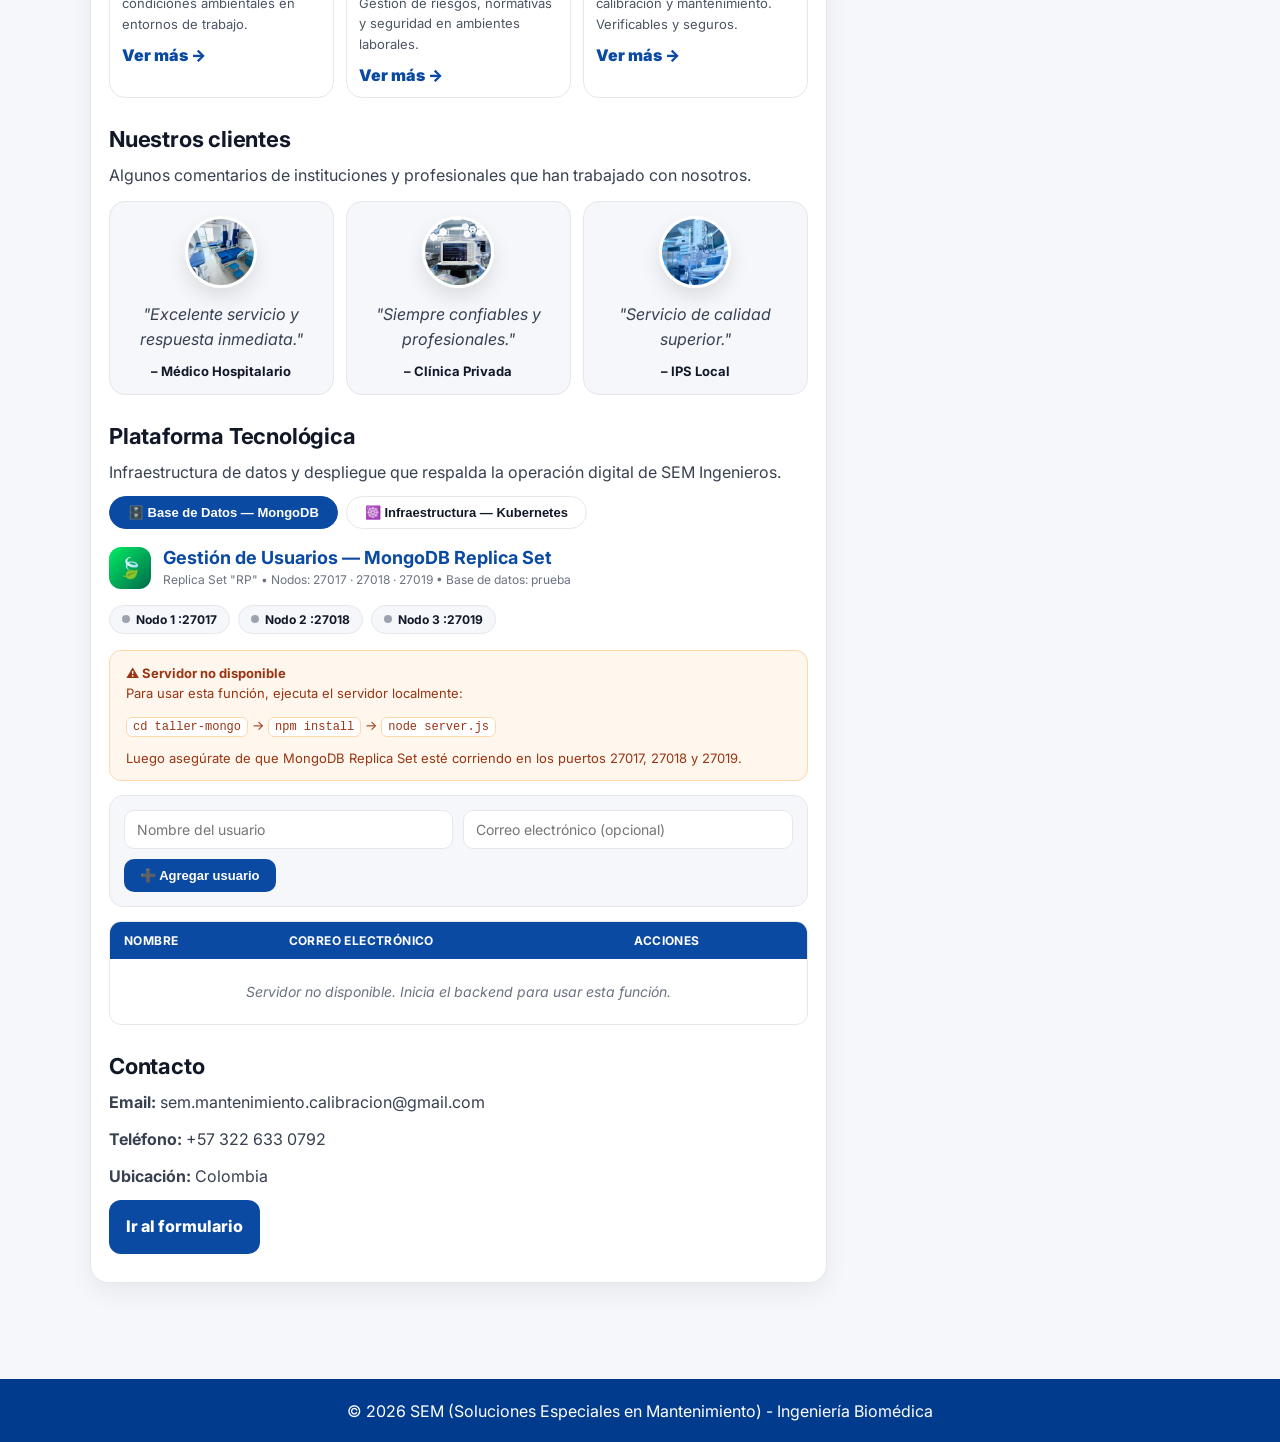
==== commit 554c54f4: "union de talleres" ====
--- a/Index.html
+++ b/Index.html
@@ -6,6 +6,350 @@
   <title>Sem Ingenieros | Ingeniería Biomédica</title>
   <link rel="stylesheet" href="estilos.css">
   <link href="https://fonts.googleapis.com/css2?family=Inter:wght@300;400;600;700;800&display=swap" rel="stylesheet">
+
+  <style>
+    /* ===== SECCIÓN TECNOLOGÍA ===== */
+    .tech-tabs {
+      display: flex;
+      gap: 8px;
+      margin-bottom: 18px;
+      flex-wrap: wrap;
+    }
+    .tech-tab {
+      padding: 8px 18px;
+      border-radius: 999px;
+      border: 1.5px solid var(--borde);
+      background: #fff;
+      font-weight: 700;
+      font-size: 13px;
+      cursor: pointer;
+      transition: .2s;
+      color: var(--texto);
+    }
+    .tech-tab:hover { background: var(--gris); }
+    .tech-tab.active {
+      background: var(--azul);
+      color: #fff;
+      border-color: var(--azul);
+    }
+
+    .tech-panel { display: none; }
+    .tech-panel.active { display: block; }
+
+    /* ===== CRUD MONGO ===== */
+    .mongo-header {
+      display: flex;
+      align-items: center;
+      gap: 12px;
+      margin-bottom: 16px;
+    }
+    .mongo-badge {
+      width: 42px; height: 42px;
+      border-radius: 12px;
+      background: linear-gradient(135deg, #00ed64, #00684a);
+      display: flex; align-items: center; justify-content: center;
+      font-size: 20px;
+    }
+    .mongo-title h3 { margin: 0; font-size: 18px; color: var(--azul); }
+    .mongo-title small { color: var(--muted); font-size: 12px; }
+
+    .replica-status {
+      display: flex;
+      gap: 8px;
+      margin-bottom: 16px;
+      flex-wrap: wrap;
+    }
+    .replica-node {
+      display: flex;
+      align-items: center;
+      gap: 6px;
+      padding: 6px 12px;
+      border-radius: 999px;
+      border: 1px solid var(--borde);
+      background: var(--fondo);
+      font-size: 12px;
+      font-weight: 700;
+    }
+    .replica-node .dot {
+      width: 8px; height: 8px;
+      border-radius: 50%;
+      background: #9ca3af;
+    }
+    .replica-node.primary .dot { background: #00ed64; }
+    .replica-node.secondary .dot { background: #f59e0b; }
+    .replica-node.connecting .dot {
+      background: #9ca3af;
+      animation: pulse-dot 1s infinite;
+    }
+    @keyframes pulse-dot {
+      0%, 100% { opacity: 1; }
+      50% { opacity: 0.3; }
+    }
+
+    .crud-form {
+      background: var(--fondo);
+      border: 1px solid var(--borde);
+      border-radius: 14px;
+      padding: 14px;
+      margin-bottom: 14px;
+      display: grid;
+      gap: 10px;
+    }
+    .crud-form-row { display: grid; grid-template-columns: 1fr 1fr; gap: 10px; }
+    .crud-input {
+      width: 100%;
+      padding: 10px 12px;
+      border-radius: 10px;
+      border: 1.5px solid var(--borde);
+      background: #fff;
+      font: inherit;
+      font-size: 14px;
+      transition: border-color .2s;
+    }
+    .crud-input:focus {
+      outline: none;
+      border-color: var(--azul);
+    }
+    .crud-actions { display: flex; gap: 8px; flex-wrap: wrap; align-items: center; }
+    .crud-btn {
+      padding: 9px 16px;
+      border: none;
+      border-radius: 10px;
+      font-weight: 700;
+      font-size: 13px;
+      cursor: pointer;
+      transition: .2s;
+    }
+    .crud-btn:hover { filter: brightness(.93); transform: translateY(-1px); }
+    .crud-btn-add { background: var(--azul); color: #fff; }
+    .crud-btn-save { background: #059669; color: #fff; display: none; }
+    .crud-btn-cancel { background: var(--gris); color: var(--texto); display: none; }
+
+    .crud-status {
+      font-size: 12px;
+      font-weight: 700;
+      padding: 4px 10px;
+      border-radius: 999px;
+      display: inline-block;
+      opacity: 0;
+      transition: opacity .3s;
+    }
+    .crud-status.show { opacity: 1; }
+    .crud-status.ok { background: #d1fae5; color: #065f46; }
+    .crud-status.err { background: #fee2e2; color: #991b1b; }
+    .crud-status.loading { background: #dbeafe; color: #1e40af; }
+
+    .crud-table-wrap {
+      border-radius: 12px;
+      border: 1px solid var(--borde);
+      overflow: hidden;
+    }
+    .crud-table {
+      width: 100%;
+      border-collapse: collapse;
+      font-size: 14px;
+    }
+    .crud-table th {
+      background: var(--azul);
+      color: #fff;
+      padding: 11px 14px;
+      text-align: left;
+      font-weight: 700;
+      font-size: 12px;
+      text-transform: uppercase;
+      letter-spacing: .4px;
+    }
+    .crud-table td {
+      padding: 11px 14px;
+      border-bottom: 1px solid var(--borde);
+      color: var(--texto);
+    }
+    .crud-table tr:last-child td { border-bottom: none; }
+    .crud-table tr:hover td { background: var(--fondo); }
+    .crud-table .empty-row td {
+      text-align: center;
+      color: var(--muted);
+      font-style: italic;
+      padding: 24px;
+    }
+    .td-actions { display: flex; gap: 6px; }
+    .td-btn {
+      padding: 5px 10px;
+      border: none;
+      border-radius: 8px;
+      font-weight: 700;
+      font-size: 12px;
+      cursor: pointer;
+      transition: .2s;
+    }
+    .td-btn:hover { filter: brightness(.9); }
+    .td-btn-edit { background: #fef3c7; color: #92400e; }
+    .td-btn-del { background: #fee2e2; color: #991b1b; }
+
+    .crud-offline {
+      background: #fff7ed;
+      border: 1.5px solid #fed7aa;
+      border-radius: 12px;
+      padding: 14px 16px;
+      margin-bottom: 14px;
+      font-size: 13px;
+      color: #9a3412;
+      display: none;
+    }
+    .crud-offline.show { display: block; }
+    .crud-offline strong { display: block; margin-bottom: 4px; }
+    .crud-offline code {
+      background: #fff;
+      border: 1px solid #fed7aa;
+      border-radius: 6px;
+      padding: 2px 6px;
+      font-size: 12px;
+    }
+
+    /* ===== KUBERNETES ===== */
+    .k8s-header {
+      display: flex;
+      align-items: center;
+      gap: 12px;
+      margin-bottom: 16px;
+    }
+    .k8s-badge {
+      width: 42px; height: 42px;
+      border-radius: 12px;
+      background: linear-gradient(135deg, #326ce5, #1a4fbc);
+      display: flex; align-items: center; justify-content: center;
+      font-size: 20px;
+    }
+    .k8s-title h3 { margin: 0; font-size: 18px; color: var(--azul); }
+    .k8s-title small { color: var(--muted); font-size: 12px; }
+
+    .k8s-arch {
+      background: linear-gradient(135deg, #eff6ff, #dbeafe);
+      border: 1.5px solid #bfdbfe;
+      border-radius: 14px;
+      padding: 18px;
+      margin-bottom: 16px;
+    }
+    .k8s-arch-title {
+      font-size: 11px;
+      font-weight: 800;
+      text-transform: uppercase;
+      letter-spacing: .8px;
+      color: #1e40af;
+      margin-bottom: 14px;
+    }
+    .k8s-flow {
+      display: flex;
+      align-items: center;
+      gap: 8px;
+      flex-wrap: wrap;
+      justify-content: center;
+    }
+    .k8s-node {
+      background: #fff;
+      border: 1.5px solid #bfdbfe;
+      border-radius: 12px;
+      padding: 10px 14px;
+      text-align: center;
+      min-width: 90px;
+    }
+    .k8s-node .icon { font-size: 22px; display: block; margin-bottom: 4px; }
+    .k8s-node .label { font-size: 11px; font-weight: 700; color: #1e40af; }
+    .k8s-node .sublabel { font-size: 10px; color: var(--muted); margin-top: 2px; }
+    .k8s-arrow {
+      font-size: 18px;
+      color: #93c5fd;
+      font-weight: 900;
+    }
+    .k8s-replicas {
+      display: flex;
+      flex-direction: column;
+      gap: 4px;
+    }
+    .k8s-pod {
+      background: #fff;
+      border: 1.5px solid #bfdbfe;
+      border-radius: 10px;
+      padding: 6px 12px;
+      font-size: 11px;
+      font-weight: 700;
+      color: #1e40af;
+      display: flex;
+      align-items: center;
+      gap: 6px;
+    }
+    .k8s-pod-dot {
+      width: 7px; height: 7px;
+      border-radius: 50%;
+      background: #22c55e;
+    }
+
+    .k8s-manifests {
+      display: grid;
+      grid-template-columns: repeat(3, 1fr);
+      gap: 12px;
+      margin-bottom: 14px;
+    }
+    .k8s-manifest {
+      border-radius: 12px;
+      overflow: hidden;
+      border: 1.5px solid var(--borde);
+    }
+    .k8s-manifest-head {
+      padding: 10px 14px;
+      display: flex;
+      align-items: center;
+      gap: 8px;
+    }
+    .k8s-manifest-head.deploy { background: linear-gradient(135deg, #326ce5, #1a4fbc); }
+    .k8s-manifest-head.pod    { background: linear-gradient(135deg, #059669, #047857); }
+    .k8s-manifest-head.svc    { background: linear-gradient(135deg, #d97706, #b45309); }
+    .k8s-manifest-head .icon { font-size: 18px; }
+    .k8s-manifest-head .name { font-size: 13px; font-weight: 800; color: #fff; }
+    .k8s-manifest-head .kind { font-size: 10px; color: rgba(255,255,255,.75); }
+    .k8s-manifest-body {
+      padding: 12px;
+      background: #1e293b;
+    }
+    .k8s-manifest-body pre {
+      margin: 0;
+      font-size: 11px;
+      line-height: 1.6;
+      color: #94a3b8;
+      white-space: pre-wrap;
+      word-break: break-word;
+    }
+    .k8s-manifest-body pre .key   { color: #7dd3fc; }
+    .k8s-manifest-body pre .val   { color: #86efac; }
+    .k8s-manifest-body pre .num   { color: #fca5a5; }
+    .k8s-manifest-body pre .com   { color: #64748b; font-style: italic; }
+
+    .k8s-details {
+      display: grid;
+      grid-template-columns: 1fr 1fr;
+      gap: 10px;
+    }
+    .k8s-detail-card {
+      background: var(--fondo);
+      border: 1px solid var(--borde);
+      border-radius: 12px;
+      padding: 12px 14px;
+    }
+    .k8s-detail-card b { color: var(--azul); display: block; font-size: 13px; margin-bottom: 6px; }
+    .k8s-detail-card ul {
+      margin: 0; padding-left: 16px;
+      color: #374151;
+      font-size: 13px;
+      line-height: 1.7;
+    }
+
+    @media (max-width: 700px) {
+      .crud-form-row { grid-template-columns: 1fr; }
+      .k8s-manifests { grid-template-columns: 1fr; }
+      .k8s-details { grid-template-columns: 1fr; }
+      .k8s-flow { flex-direction: column; }
+    }
+  </style>
 </head>
 
 <body>
@@ -52,14 +396,10 @@
         <span class="crumb-sep">›</span>
         <span>SEM (Soluciones Especiales en Mantenimiento)</span>
       </div>
-
       <div class="page-title">
         <div>
           <h1>Servicios de Ingeniería Biomédica</h1>
-          <p>
-            Calibración, mantenimiento y consultoría técnica para clínicas, hospitales e IPS.
-            Enfoque en calidad, trazabilidad y soporte confiable.
-          </p>
+          <p>Calibración, mantenimiento y consultoría técnica para clínicas, hospitales e IPS. Enfoque en calidad, trazabilidad y soporte confiable.</p>
         </div>
       </div>
     </div>
@@ -83,6 +423,7 @@
       <a class="tab" href="#resumen">Ficha rápida</a>
       <a class="tab" href="#serviciosIndex">Servicios</a>
       <a class="tab" href="#clientesIndex">Nuestros clientes</a>
+      <a class="tab" href="#tecnologia">Tecnología</a>
       <a class="tab" href="#contactoIndex">Contacto</a>
     </div>
   </div>
@@ -92,18 +433,15 @@
 
       <!-- CONTENIDO -->
       <section class="card content-card">
+
+        <!-- SOBRE -->
         <div id="sobre" class="section-block">
           <h2>Sobre SEM (Soluciones Especiales en Mantenimiento)</h2>
-          <p>
-            Somos un equipo orientado a la gestión técnica de equipos biomédicos: calibración,
-            mantenimiento preventivo/correctivo y asesoría para decisiones técnicas en el sector salud.
-          </p>
-          <p>
-            Trabajamos con procesos claros, documentación y soporte oportuno para reducir riesgos y
-            asegurar continuidad operativa.
-          </p>
-        </div>
-
+          <p>Somos un equipo orientado a la gestión técnica de equipos biomédicos: calibración, mantenimiento preventivo/correctivo y asesoría para decisiones técnicas en el sector salud.</p>
+          <p>Trabajamos con procesos claros, documentación y soporte oportuno para reducir riesgos y asegurar continuidad operativa.</p>
+        </div>
+
+        <!-- FICHA RÁPIDA -->
         <div id="resumen" class="section-block">
           <h2>Ficha rápida</h2>
           <div class="mini-grid">
@@ -122,10 +460,10 @@
           </div>
         </div>
 
+        <!-- SERVICIOS -->
         <div id="serviciosIndex" class="section-block">
           <h2>Servicios</h2>
           <p>Accede a cada servicio para ver alcance, entregables y proceso.</p>
-
           <div class="services" style="grid-template-columns:repeat(auto-fill,minmax(180px,1fr));">
             <article class="svc">
               <img src="Imagenes/servicio1.jpg" alt="Calibración">
@@ -135,7 +473,6 @@
                 <a href="calibracion.html">Ver más →</a>
               </div>
             </article>
-
             <article class="svc">
               <img src="Imagenes/servicio2.jpg" alt="Mantenimiento">
               <div class="pad">
@@ -144,7 +481,6 @@
                 <a href="mantenimiento.html">Ver más →</a>
               </div>
             </article>
-
             <article class="svc">
               <img src="Imagenes/servicio3.jpg" alt="Consultoría">
               <div class="pad">
@@ -153,9 +489,8 @@
                 <a href="consultoria.html">Ver más →</a>
               </div>
             </article>
-
             <article class="svc">
-              <div style="height:140px;background:linear-gradient(135deg,#1e40af,#0B4AA2);display:flex;align-items:center;justify-content:center;flex-direction:column;gap:6px;">
+              <div style="height:140px;background:linear-gradient(135deg,#1e40af,#0B4AA2);display:flex;align-items:center;justify-content:center;">
                 <span style="font-size:36px;">🌿</span>
               </div>
               <div class="pad">
@@ -164,9 +499,8 @@
                 <a href="servicios.html">Ver más →</a>
               </div>
             </article>
-
             <article class="svc">
-              <div style="height:140px;background:linear-gradient(135deg,#374151,#4b5563);display:flex;align-items:center;justify-content:center;flex-direction:column;gap:6px;">
+              <div style="height:140px;background:linear-gradient(135deg,#374151,#4b5563);display:flex;align-items:center;justify-content:center;">
                 <span style="font-size:36px;">🦺</span>
               </div>
               <div class="pad">
@@ -175,7 +509,6 @@
                 <a href="servicios.html">Ver más →</a>
               </div>
             </article>
-
             <article class="svc">
               <div style="height:140px;background:linear-gradient(135deg,#0B4AA2,#1a6fd4);display:flex;align-items:center;justify-content:center;">
                 <span style="font-size:46px;">🔒</span>
@@ -189,43 +522,289 @@
           </div>
         </div>
 
+        <!-- CLIENTES -->
         <div id="clientesIndex" class="section-block">
           <h2>Nuestros clientes</h2>
           <p>Algunos comentarios de instituciones y profesionales que han trabajado con nosotros.</p>
-
           <div class="testimonios">
             <div class="testimonio">
               <img src="Imagenes/cliente1.jpg" alt="Cliente 1">
-              <p>“Excelente servicio y respuesta inmediata.”</p>
+              <p>"Excelente servicio y respuesta inmediata."</p>
               <strong>– Médico Hospitalario</strong>
             </div>
             <div class="testimonio">
               <img src="Imagenes/cliente2.jpg" alt="Cliente 2">
-              <p>“Siempre confiables y profesionales.”</p>
+              <p>"Siempre confiables y profesionales."</p>
               <strong>– Clínica Privada</strong>
             </div>
             <div class="testimonio">
               <img src="Imagenes/cliente3.jpg" alt="Cliente 3">
-              <p>“Servicio de calidad superior.”</p>
+              <p>"Servicio de calidad superior."</p>
               <strong>– IPS Local</strong>
             </div>
           </div>
         </div>
 
+        <!-- ===== SECCIÓN TECNOLOGÍA (INTEGRACIÓN TALLERES) ===== -->
+        <div id="tecnologia" class="section-block">
+          <h2>Plataforma Tecnológica</h2>
+          <p>Infraestructura de datos y despliegue que respalda la operación digital de SEM Ingenieros.</p>
+
+          <!-- Sub-tabs tecnología -->
+          <div class="tech-tabs">
+            <button class="tech-tab active" onclick="switchTech('mongo', this)">🗄️ Base de Datos — MongoDB</button>
+            <button class="tech-tab" onclick="switchTech('k8s', this)">☸️ Infraestructura — Kubernetes</button>
+          </div>
+
+          <!-- PANEL MONGODB -->
+          <div id="panel-mongo" class="tech-panel active">
+            <div class="mongo-header">
+              <div class="mongo-badge">🍃</div>
+              <div class="mongo-title">
+                <h3>Gestión de Usuarios — MongoDB Replica Set</h3>
+                <small>Replica Set "RP" • Nodos: 27017 · 27018 · 27019 • Base de datos: prueba</small>
+              </div>
+            </div>
+
+            <!-- Estado nodos -->
+            <div class="replica-status" id="replicaStatus">
+              <div class="replica-node connecting" id="node1">
+                <span class="dot"></span> Nodo 1 :27017
+              </div>
+              <div class="replica-node connecting" id="node2">
+                <span class="dot"></span> Nodo 2 :27018
+              </div>
+              <div class="replica-node connecting" id="node3">
+                <span class="dot"></span> Nodo 3 :27019
+              </div>
+            </div>
+
+            <!-- Aviso si servidor offline -->
+            <div class="crud-offline" id="crudOffline">
+              <strong>⚠️ Servidor no disponible</strong>
+              Para usar esta función, ejecuta el servidor localmente:<br><br>
+              <code>cd taller-mongo</code> → <code>npm install</code> → <code>node server.js</code><br><br>
+              Luego asegúrate de que MongoDB Replica Set esté corriendo en los puertos 27017, 27018 y 27019.
+            </div>
+
+            <!-- Formulario CRUD -->
+            <div class="crud-form">
+              <div class="crud-form-row">
+                <input type="text" id="crudNombre" class="crud-input" placeholder="Nombre del usuario" />
+                <input type="text" id="crudEmail"  class="crud-input" placeholder="Correo electrónico (opcional)" />
+              </div>
+              <input type="hidden" id="crudEditId" />
+              <div class="crud-actions">
+                <button class="crud-btn crud-btn-add"    id="btnAgregar" onclick="crudAgregar()">➕ Agregar usuario</button>
+                <button class="crud-btn crud-btn-save"   id="btnGuardar" onclick="crudGuardar()">💾 Guardar cambios</button>
+                <button class="crud-btn crud-btn-cancel" id="btnCancelar" onclick="crudCancelar()">✕ Cancelar</button>
+                <span class="crud-status" id="crudStatus"></span>
+              </div>
+            </div>
+
+            <!-- Tabla -->
+            <div class="crud-table-wrap">
+              <table class="crud-table">
+                <thead>
+                  <tr>
+                    <th>Nombre</th>
+                    <th>Correo electrónico</th>
+                    <th>Acciones</th>
+                  </tr>
+                </thead>
+                <tbody id="crudTabla">
+                  <tr class="empty-row">
+                    <td colspan="3">Conectando con el servidor…</td>
+                  </tr>
+                </tbody>
+              </table>
+            </div>
+          </div>
+
+          <!-- PANEL KUBERNETES -->
+          <div id="panel-k8s" class="tech-panel">
+            <div class="k8s-header">
+              <div class="k8s-badge">☸️</div>
+              <div class="k8s-title">
+                <h3>Despliegue en Kubernetes — nginx</h3>
+                <small>Cluster local • 3 réplicas • NodePort 30007 • imagen nginx:latest</small>
+              </div>
+            </div>
+
+            <!-- Diagrama de arquitectura -->
+            <div class="k8s-arch">
+              <div class="k8s-arch-title">Arquitectura del clúster</div>
+              <div class="k8s-flow">
+                <div class="k8s-node">
+                  <span class="icon">🌐</span>
+                  <div class="label">Usuario</div>
+                  <div class="sublabel">Navegador</div>
+                </div>
+                <div class="k8s-arrow">→</div>
+                <div class="k8s-node">
+                  <span class="icon">🔀</span>
+                  <div class="label">Service</div>
+                  <div class="sublabel">NodePort :30007</div>
+                </div>
+                <div class="k8s-arrow">→</div>
+                <div class="k8s-node">
+                  <span class="icon">📦</span>
+                  <div class="label">Deployment</div>
+                  <div class="sublabel">nginx-deployment</div>
+                </div>
+                <div class="k8s-arrow">→</div>
+                <div class="k8s-replicas">
+                  <div class="k8s-pod"><span class="k8s-pod-dot"></span> Pod 1 — nginx</div>
+                  <div class="k8s-pod"><span class="k8s-pod-dot"></span> Pod 2 — nginx</div>
+                  <div class="k8s-pod"><span class="k8s-pod-dot"></span> Pod 3 — nginx</div>
+                </div>
+              </div>
+            </div>
+
+            <!-- Manifiestos -->
+            <div class="k8s-manifests">
+
+              <!-- Deployment -->
+              <div class="k8s-manifest">
+                <div class="k8s-manifest-head deploy">
+                  <span class="icon">📦</span>
+                  <div>
+                    <div class="name">nginx-deployment</div>
+                    <div class="kind">kind: Deployment</div>
+                  </div>
+                </div>
+                <div class="k8s-manifest-body">
+                  <pre><span class="key">apiVersion:</span> <span class="val">apps/v1</span>
+<span class="key">kind:</span> <span class="val">Deployment</span>
+<span class="key">metadata:</span>
+  <span class="key">name:</span> <span class="val">nginx-deployment</span>
+<span class="key">spec:</span>
+  <span class="key">replicas:</span> <span class="num">3</span>
+  <span class="key">selector:</span>
+    <span class="key">matchLabels:</span>
+      <span class="key">app:</span> <span class="val">nginx</span>
+  <span class="key">template:</span>
+    <span class="key">metadata:</span>
+      <span class="key">labels:</span>
+        <span class="key">app:</span> <span class="val">nginx</span>
+    <span class="key">spec:</span>
+      <span class="key">containers:</span>
+        - <span class="key">name:</span> <span class="val">nginx</span>
+          <span class="key">image:</span> <span class="val">nginx:latest</span>
+          <span class="key">ports:</span>
+            - <span class="key">containerPort:</span> <span class="num">80</span></pre>
+                </div>
+              </div>
+
+              <!-- Pod -->
+              <div class="k8s-manifest">
+                <div class="k8s-manifest-head pod">
+                  <span class="icon">🟢</span>
+                  <div>
+                    <div class="name">nginx-pod</div>
+                    <div class="kind">kind: Pod</div>
+                  </div>
+                </div>
+                <div class="k8s-manifest-body">
+                  <pre><span class="key">apiVersion:</span> <span class="val">v1</span>
+<span class="key">kind:</span> <span class="val">Pod</span>
+<span class="key">metadata:</span>
+  <span class="key">name:</span> <span class="val">nginx-pod</span>
+  <span class="key">labels:</span>
+    <span class="key">app:</span> <span class="val">web</span>
+<span class="key">spec:</span>
+  <span class="key">containers:</span>
+    - <span class="key">name:</span> <span class="val">nginx-container</span>
+      <span class="key">image:</span> <span class="val">nginx:latest</span>
+      <span class="key">ports:</span>
+        - <span class="key">containerPort:</span> <span class="num">80</span></pre>
+                </div>
+              </div>
+
+              <!-- Service -->
+              <div class="k8s-manifest">
+                <div class="k8s-manifest-head svc">
+                  <span class="icon">🔀</span>
+                  <div>
+                    <div class="name">nginx-service</div>
+                    <div class="kind">kind: Service</div>
+                  </div>
+                </div>
+                <div class="k8s-manifest-body">
+                  <pre><span class="key">apiVersion:</span> <span class="val">v1</span>
+<span class="key">kind:</span> <span class="val">Service</span>
+<span class="key">metadata:</span>
+  <span class="key">name:</span> <span class="val">nginx-service</span>
+<span class="key">spec:</span>
+  <span class="key">selector:</span>
+    <span class="key">app:</span> <span class="val">nginx</span>
+  <span class="key">ports:</span>
+    - <span class="key">protocol:</span> <span class="val">TCP</span>
+      <span class="key">port:</span> <span class="num">80</span>
+      <span class="key">targetPort:</span> <span class="num">80</span>
+      <span class="key">nodePort:</span> <span class="num">30007</span>
+  <span class="key">type:</span> <span class="val">NodePort</span></pre>
+                </div>
+              </div>
+
+            </div><!-- /k8s-manifests -->
+
+            <!-- Detalle técnico -->
+            <div class="k8s-details">
+              <div class="k8s-detail-card">
+                <b>📦 Deployment</b>
+                <ul>
+                  <li>3 réplicas de nginx corriendo simultáneamente</li>
+                  <li>Auto-recuperación si un pod falla</li>
+                  <li>Selector: <code style="font-size:12px;background:#e5e7eb;padding:1px 5px;border-radius:4px;">app: nginx</code></li>
+                  <li>Puerto del contenedor: 80</li>
+                </ul>
+              </div>
+              <div class="k8s-detail-card">
+                <b>🔀 Service (NodePort)</b>
+                <ul>
+                  <li>Expone la app en el puerto externo <strong>30007</strong></li>
+                  <li>Balancea carga entre los 3 pods automáticamente</li>
+                  <li>Protocolo TCP, puerto interno 80</li>
+                  <li>Acceso: <code style="font-size:12px;background:#e5e7eb;padding:1px 5px;border-radius:4px;">http://&lt;node-ip&gt;:30007</code></li>
+                </ul>
+              </div>
+              <div class="k8s-detail-card">
+                <b>🟢 Pod independiente</b>
+                <ul>
+                  <li>Pod aislado <code style="font-size:12px;background:#e5e7eb;padding:1px 5px;border-radius:4px;">nginx-pod</code> para pruebas</li>
+                  <li>Label: <code style="font-size:12px;background:#e5e7eb;padding:1px 5px;border-radius:4px;">app: web</code></li>
+                  <li>Imagen nginx:latest en puerto 80</li>
+                  <li>Útil para debugging sin afectar el Deployment</li>
+                </ul>
+              </div>
+              <div class="k8s-detail-card">
+                <b>⚙️ Comandos para aplicar</b>
+                <ul>
+                  <li><code style="font-size:11px;background:#e5e7eb;padding:1px 5px;border-radius:4px;">kubectl apply -f deployment.yaml</code></li>
+                  <li><code style="font-size:11px;background:#e5e7eb;padding:1px 5px;border-radius:4px;">kubectl apply -f pod.yaml</code></li>
+                  <li><code style="font-size:11px;background:#e5e7eb;padding:1px 5px;border-radius:4px;">kubectl apply -f service.yaml</code></li>
+                  <li><code style="font-size:11px;background:#e5e7eb;padding:1px 5px;border-radius:4px;">kubectl get pods</code> para verificar</li>
+                </ul>
+              </div>
+            </div>
+
+          </div><!-- /panel-k8s -->
+        </div><!-- /tecnologia -->
+
+        <!-- CONTACTO -->
         <div id="contactoIndex" class="section-block">
           <h2>Contacto</h2>
           <p><b>Email:</b> sem.mantenimiento.calibracion@gmail.com</p>
           <p><b>Teléfono:</b> +57 322 633 0792</p>
           <p><b>Ubicación:</b> Colombia</p>
-          <p>
-            <a class="btn btn-blue" href="contacto.html">Ir al formulario</a>
-          </p>
-        </div>
+          <p><a class="btn btn-blue" href="contacto.html">Ir al formulario</a></p>
+        </div>
+
       </section>
 
       <!-- SIDEBAR -->
       <aside class="card sidebar">
-        <!-- Recuadro principal de atención SEM -->
         <div style="background:linear-gradient(135deg,var(--azul),var(--azul2));border-radius:14px;padding:18px;text-align:center;margin-bottom:14px;">
           <div style="font-size:11px;font-weight:700;color:rgba(255,255,255,.7);text-transform:uppercase;letter-spacing:.8px;margin-bottom:6px;">Atención</div>
           <div style="font-size:16px;font-weight:900;color:#fff;line-height:1.3;">SEM</div>
@@ -239,17 +818,22 @@
           <span>Respuesta rápida</span>
           <small>Escríbenos para cotizar o agendar.</small>
         </div>
-
         <div class="side-item">
           <b>Horario</b>
           <span>Lun–Sáb</span>
           <small>8:00 a.m. – 5:00 p.m.</small>
         </div>
-
         <div class="side-item">
           <b>Cobertura</b>
           <span>Colombia</span>
           <small>Atención según ciudad y disponibilidad.</small>
+        </div>
+
+        <!-- Info stack tecnológico -->
+        <div class="side-item" style="border-color:#bfdbfe;background:#eff6ff;">
+          <b style="color:#1d4ed8;">Stack Tecnológico</b>
+          <span style="color:#1e40af;">MongoDB + Kubernetes</span>
+          <small style="color:#3b82f6;">Replica Set activo • nginx en 3 réplicas</small>
         </div>
 
         <div class="side-actions">
@@ -278,5 +862,140 @@
   </a>
 
   <script src="app.js"></script>
+
+  <script>
+    /* ===== TECH TABS ===== */
+    function switchTech(panel, btn) {
+      document.querySelectorAll('.tech-panel').forEach(p => p.classList.remove('active'));
+      document.querySelectorAll('.tech-tab').forEach(b => b.classList.remove('active'));
+      document.getElementById('panel-' + panel).classList.add('active');
+      btn.classList.add('active');
+    }
+
+    /* ===== CRUD MONGODB ===== */
+    const API = 'http://localhost:3000';
+    let serverOnline = false;
+
+    function setStatus(msg, tipo) {
+      const s = document.getElementById('crudStatus');
+      s.textContent = msg;
+      s.className = 'crud-status show ' + (tipo || 'ok');
+      if (tipo !== 'loading') setTimeout(() => s.classList.remove('show'), 3000);
+    }
+
+    function setNodeStatus(online) {
+      serverOnline = online;
+      const estados = ['node1','node2','node3'];
+      estados.forEach((id, i) => {
+        const el = document.getElementById(id);
+        el.className = 'replica-node ' + (online ? (i === 0 ? 'primary' : 'secondary') : 'connecting');
+        el.querySelector('.dot').style.background = online
+          ? (i === 0 ? '#00ed64' : '#f59e0b')
+          : '#9ca3af';
+      });
+      document.getElementById('crudOffline').classList.toggle('show', !online);
+    }
+
+    async function crudCargar() {
+      try {
+        const res = await fetch(`${API}/usuarios`, { signal: AbortSignal.timeout(3000) });
+        const datos = await res.json();
+        setNodeStatus(true);
+        const tbody = document.getElementById('crudTabla');
+        if (datos.length === 0) {
+          tbody.innerHTML = '<tr class="empty-row"><td colspan="3">No hay usuarios registrados aún.</td></tr>';
+          return;
+        }
+        tbody.innerHTML = datos.map(u => `
+          <tr>
+            <td>${escHtml(u.nombre)}</td>
+            <td>${escHtml(u.email || '—')}</td>
+            <td>
+              <div class="td-actions">
+                <button class="td-btn td-btn-edit" onclick="crudEditar('${u._id}','${escAttr(u.nombre)}','${escAttr(u.email||'')}')">✏️ Editar</button>
+                <button class="td-btn td-btn-del"  onclick="crudEliminar('${u._id}')">🗑️ Eliminar</button>
+              </div>
+            </td>
+          </tr>`).join('');
+      } catch {
+        setNodeStatus(false);
+        document.getElementById('crudTabla').innerHTML =
+          '<tr class="empty-row"><td colspan="3">Servidor no disponible. Inicia el backend para usar esta función.</td></tr>';
+      }
+    }
+
+    async function crudAgregar() {
+      const nombre = document.getElementById('crudNombre').value.trim();
+      const email  = document.getElementById('crudEmail').value.trim();
+      if (!nombre) { setStatus('Escribe un nombre', 'err'); return; }
+      setStatus('Guardando…', 'loading');
+      try {
+        await fetch(`${API}/usuarios`, {
+          method: 'POST',
+          headers: { 'Content-Type': 'application/json' },
+          body: JSON.stringify({ nombre, email }),
+          signal: AbortSignal.timeout(4000)
+        });
+        limpiarForm();
+        setStatus('Usuario agregado ✅', 'ok');
+        crudCargar();
+      } catch { setStatus('Error al guardar', 'err'); }
+    }
+
+    function crudEditar(id, nombre, email) {
+      document.getElementById('crudEditId').value = id;
+      document.getElementById('crudNombre').value = nombre;
+      document.getElementById('crudEmail').value  = email;
+      document.getElementById('btnAgregar').style.display  = 'none';
+      document.getElementById('btnGuardar').style.display  = 'inline-block';
+      document.getElementById('btnCancelar').style.display = 'inline-block';
+      setStatus('Editando usuario…', 'loading');
+    }
+
+    async function crudGuardar() {
+      const id     = document.getElementById('crudEditId').value;
+      const nombre = document.getElementById('crudNombre').value.trim();
+      const email  = document.getElementById('crudEmail').value.trim();
+      if (!nombre) { setStatus('Escribe un nombre', 'err'); return; }
+      setStatus('Guardando…', 'loading');
+      try {
+        await fetch(`${API}/usuarios/${id}`, {
+          method: 'PUT',
+          headers: { 'Content-Type': 'application/json' },
+          body: JSON.stringify({ nombre, email }),
+          signal: AbortSignal.timeout(4000)
+        });
+        limpiarForm();
+        setStatus('Usuario actualizado ✅', 'ok');
+        crudCargar();
+      } catch { setStatus('Error al actualizar', 'err'); }
+    }
+
+    async function crudEliminar(id) {
+      if (!confirm('¿Eliminar este usuario?')) return;
+      try {
+        await fetch(`${API}/usuarios/${id}`, { method: 'DELETE', signal: AbortSignal.timeout(4000) });
+        setStatus('Usuario eliminado ✅', 'ok');
+        crudCargar();
+      } catch { setStatus('Error al eliminar', 'err'); }
+    }
+
+    function crudCancelar() { limpiarForm(); }
+
+    function limpiarForm() {
+      document.getElementById('crudNombre').value  = '';
+      document.getElementById('crudEmail').value   = '';
+      document.getElementById('crudEditId').value  = '';
+      document.getElementById('btnAgregar').style.display  = 'inline-block';
+      document.getElementById('btnGuardar').style.display  = 'none';
+      document.getElementById('btnCancelar').style.display = 'none';
+    }
+
+    function escHtml(s)  { return String(s).replace(/&/g,'&amp;').replace(/</g,'&lt;').replace(/>/g,'&gt;'); }
+    function escAttr(s)  { return String(s).replace(/'/g,'&#39;').replace(/"/g,'&quot;'); }
+
+    // Cargar al inicio
+    crudCargar();
+  </script>
 </body>
 </html>
--- a/estilos.css
+++ b/estilos.css
@@ -224,7 +224,7 @@
   border:1px solid transparent;
   cursor:pointer;
 }
-.btn-primary{ background:var(--naranja); color:#fff; }
+.btn-primary{ background:#9ca3af; color:#fff; }
 .btn-primary:hover{ filter:brightness(.96); transform:translateY(-1px); }
 .btn-ghost{
   background:rgba(255,255,255,.10);
